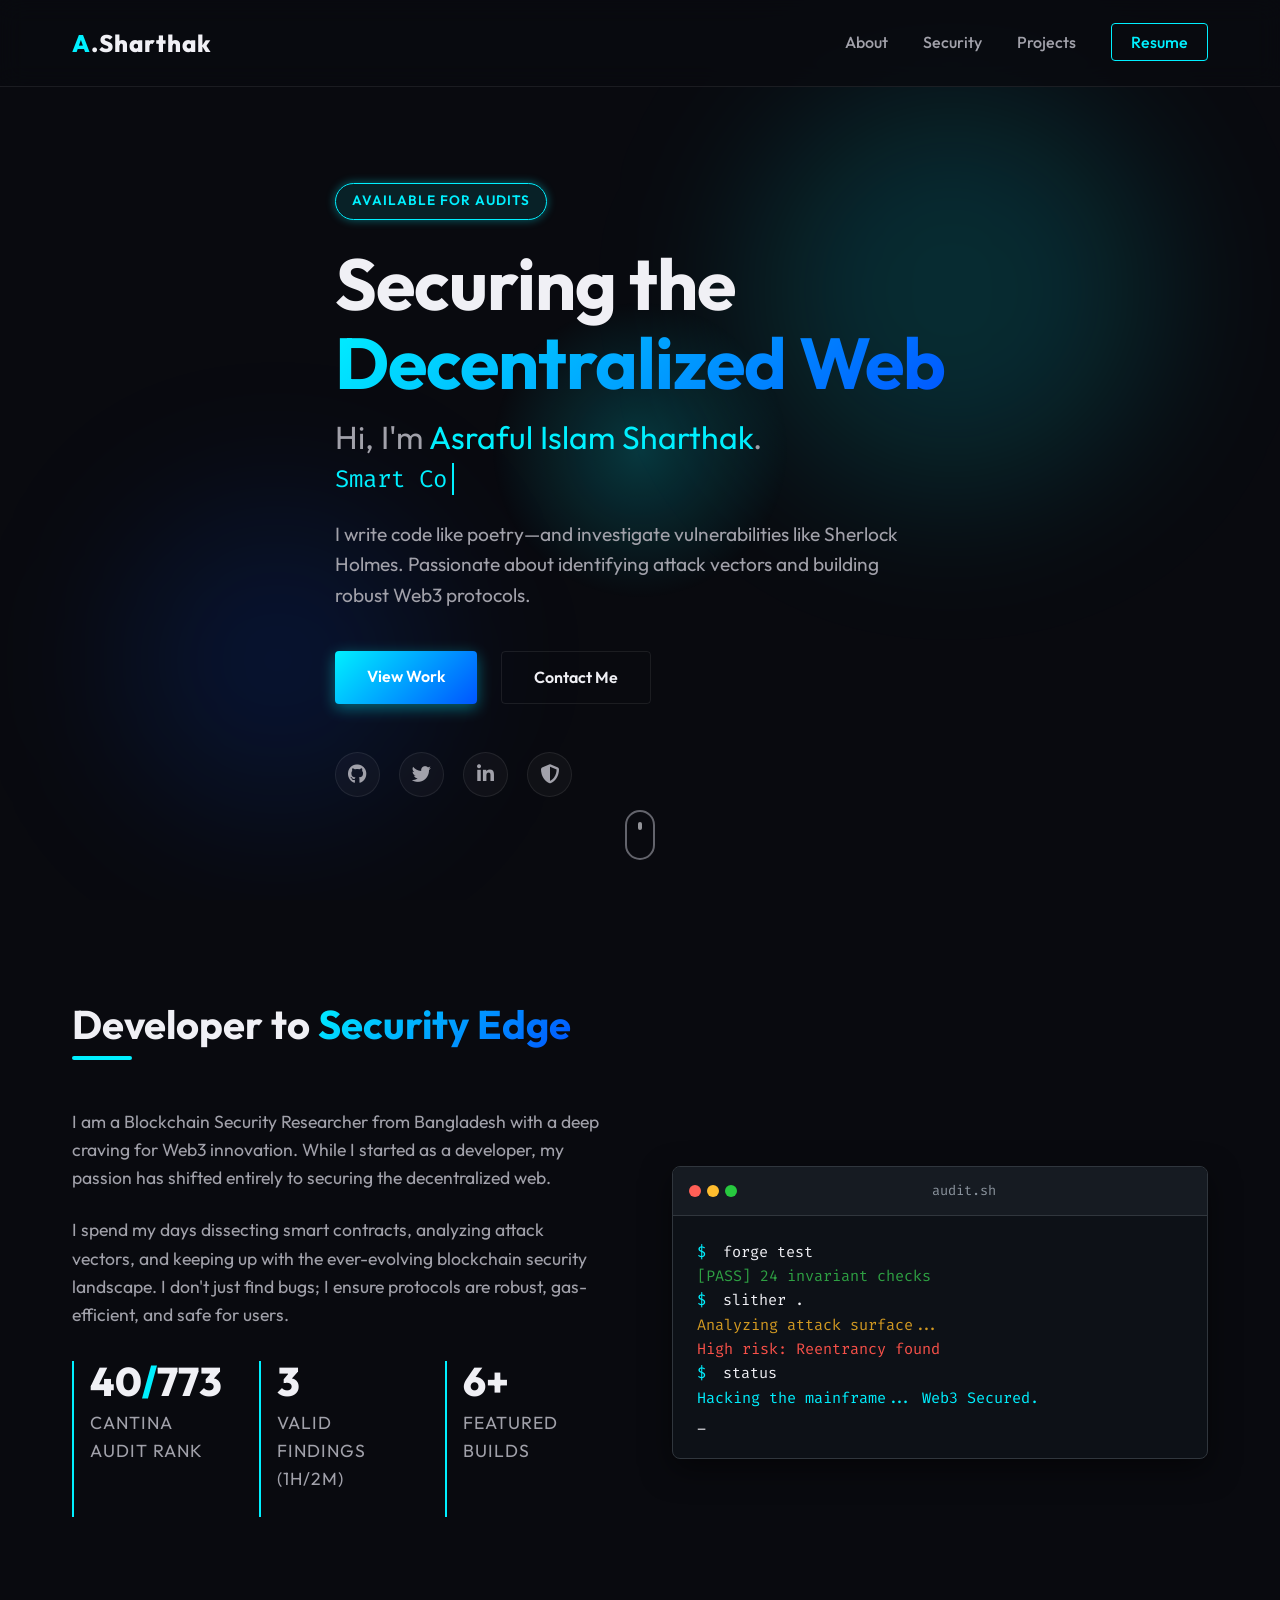
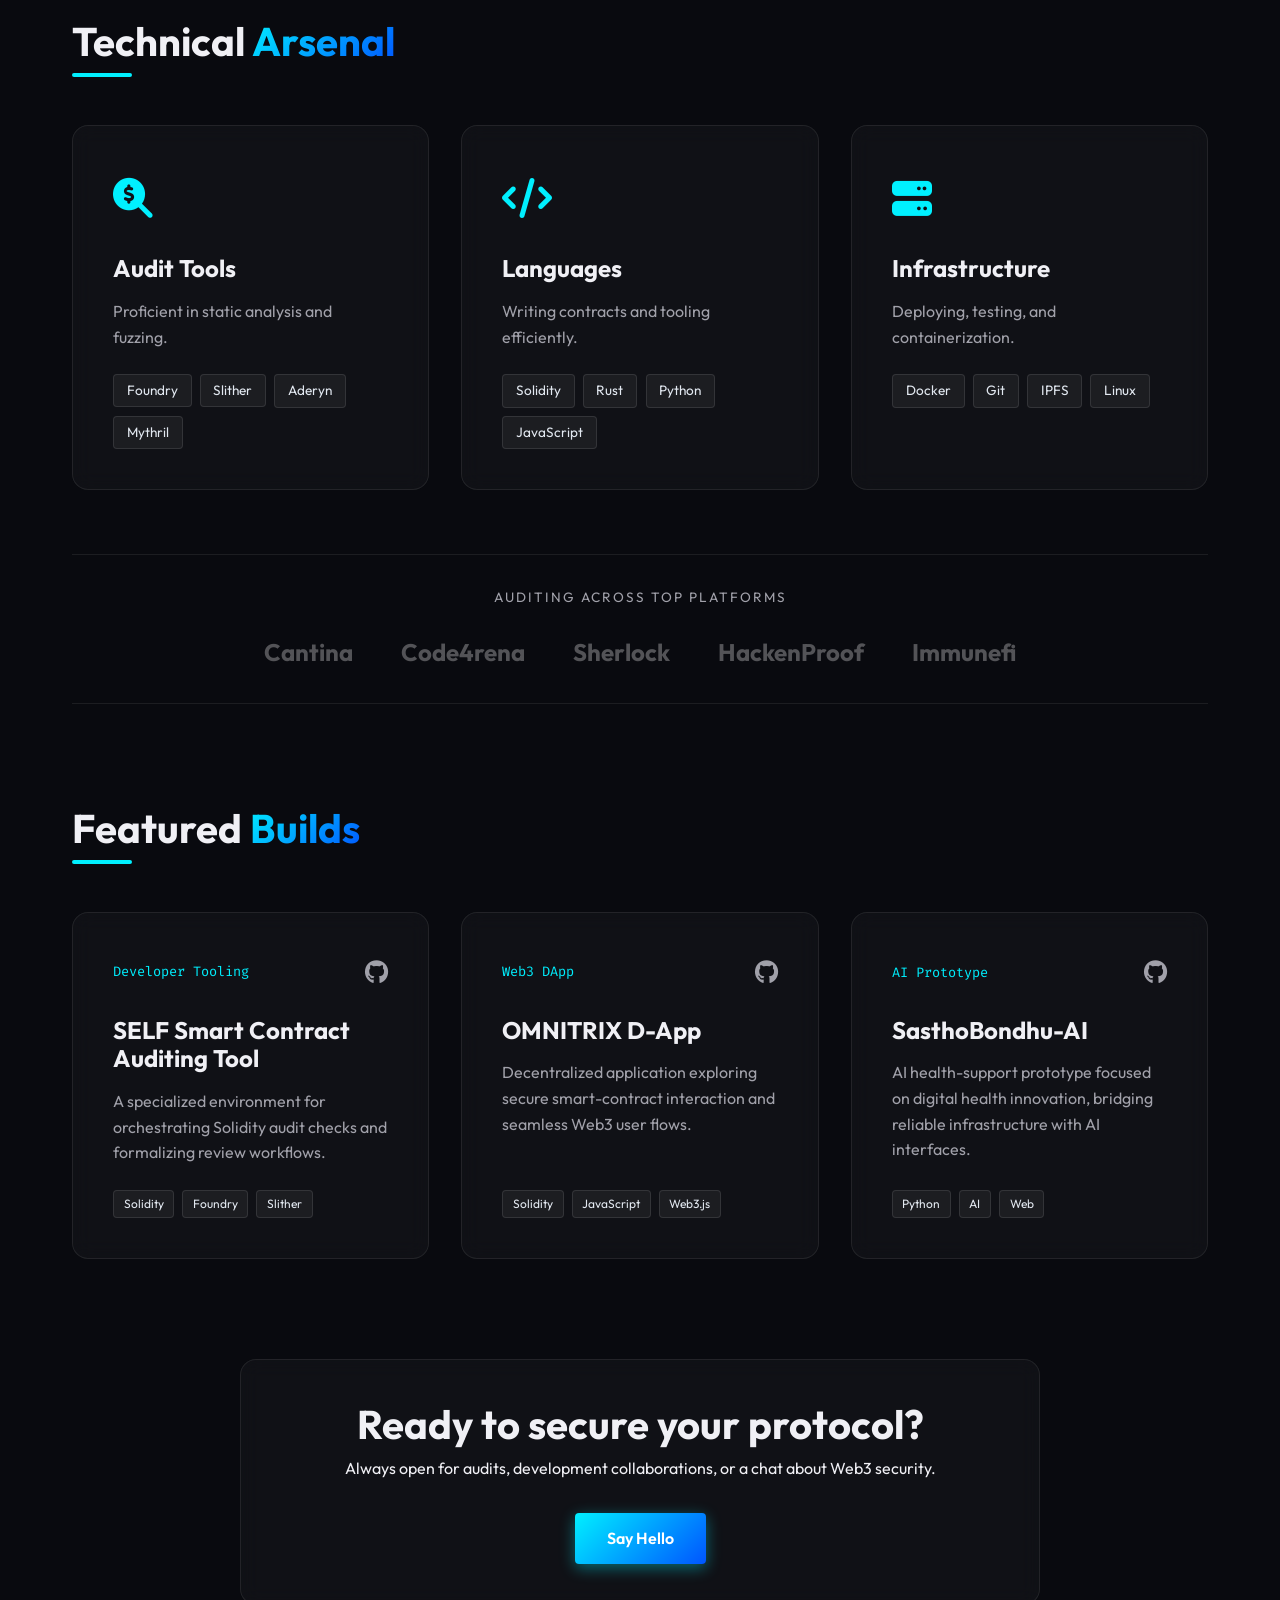
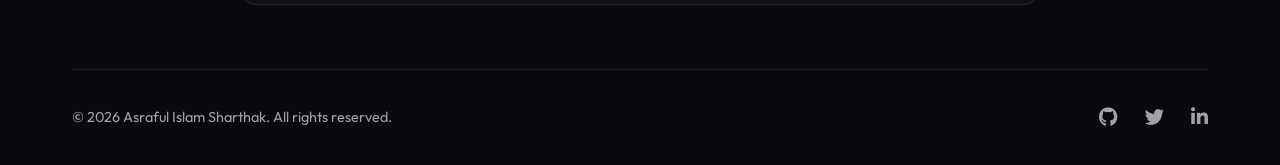
==== index.html @ 79299699 "Add files via upload" ====
<!DOCTYPE html>
<html lang="en" class="dark">
<head>
    <meta charset="UTF-8">
    <meta name="viewport" content="width=device-width, initial-scale=1.0">
    <title>Asraful Islam Sharthak | Web3 Security Researcher</title>
    
    <!-- Fonts -->
    <link rel="preconnect" href="https://fonts.googleapis.com">
    <link rel="preconnect" href="https://fonts.gstatic.com" crossorigin>
    <link href="https://fonts.googleapis.com/css2?family=Outfit:wght@300;400;500;600;700;800&family=Fira+Code:wght@400;500&display=swap" rel="stylesheet">
    
    <!-- Icons -->
    <link rel="stylesheet" href="https://cdnjs.cloudflare.com/ajax/libs/font-awesome/6.4.0/css/all.min.css">
    
    <!-- Styles -->
    <link rel="stylesheet" href="styles.css">
    <link rel="icon" href="favicon.svg" type="image/svg+xml">
</head>
<body>
    
    <!-- Custom Cursor (Optional cool effect) -->
    <div class="cursor-glow"></div>

    <!-- Navigation -->
    <nav class="navbar">
        <div class="nav-content">
            <a href="#home" class="logo">
                <span class="logo-accent">A</span>.Sharthak
            </a>
            <div class="nav-links">
                <a href="#about">About</a>
                <a href="#experience">Security</a>
                <a href="#projects">Projects</a>
                <a href="resume.html" target="_blank" class="nav-resume">Resume</a>
            </div>
            <div class="hamburger">
                <i class="fas fa-bars"></i>
            </div>
        </div>
    </nav>

    <!-- Hero Section -->
    <section id="home" class="hero">
        <div class="hero-bg">
            <div class="orb orb-1"></div>
            <div class="orb orb-2"></div>
        </div>
        <div class="container hero-content hidden">
            <div class="badge">Available for Audits</div>
            <h1 class="hero-title">
                Securing the <br/>
                <span class="text-gradient">Decentralized Web</span>
            </h1>
            <h2 class="hero-subtitle">
                Hi, I'm <span class="highlight">Asraful Islam Sharthak</span>. <br/>
                <span id="typewriter" class="typewriter"></span>
            </h2>
            <p class="hero-desc">
                I write code like poetry—and investigate vulnerabilities like Sherlock Holmes. Passionate about identifying attack vectors and building robust Web3 protocols.
            </p>
            <div class="hero-actions">
                <a href="#projects" class="btn btn-primary">View Work</a>
                <a href="mailto:sharthak016@gmail.com" class="btn btn-secondary">Contact Me</a>
            </div>
            
            <div class="social-links">
                <a href="https://github.com/sharthak18" target="_blank"><i class="fab fa-github"></i></a>
                <a href="https://x.com/sharthak18" target="_blank"><i class="fab fa-twitter"></i></a>
                <a href="https://www.linkedin.com/in/asraful-islam-sharthak-09a121227/" target="_blank"><i class="fab fa-linkedin-in"></i></a>
                <a href="https://cantina.xyz/u/sharthak18" target="_blank"><i class="fas fa-shield-alt"></i></a>
            </div>
        </div>
        <div class="scroll-indicator">
            <div class="mouse"></div>
        </div>
    </section>

    <!-- About Section -->
    <section id="about" class="about-section pt-100">
        <div class="container">
            <div class="section-header hidden">
                <h2 class="section-title">Developer to <span class="text-gradient">Security Edge</span></h2>
                <div class="line"></div>
            </div>
            <div class="about-grid">
                <div class="about-text hidden">
                    <p>I am a Blockchain Security Researcher from Bangladesh with a deep craving for Web3 innovation. While I started as a developer, my passion has shifted entirely to securing the decentralized web.</p>
                    <p>I spend my days dissecting smart contracts, analyzing attack vectors, and keeping up with the ever-evolving blockchain security landscape. I don't just find bugs; I ensure protocols are robust, gas-efficient, and safe for users.</p>
                    
                    <div class="stats-container mt-4">
                        <div class="stat-box">
                            <h3 class="stat-number">40<span class="text-accent">/</span>773</h3>
                            <p class="stat-label">Cantina Audit Rank</p>
                        </div>
                        <div class="stat-box">
                            <h3 class="stat-number">3</h3>
                            <p class="stat-label">Valid Findings (1H/2M)</p>
                        </div>
                        <div class="stat-box">
                            <h3 class="stat-number">6+</h3>
                            <p class="stat-label">Featured Builds</p>
                        </div>
                    </div>
                </div>
                <div class="terminal hidden">
                    <div class="terminal-header">
                        <div class="dots">
                            <span></span><span></span><span></span>
                        </div>
                        <div class="term-title">audit.sh</div>
                    </div>
                    <div class="terminal-body">
                        <p><span class="prompt">$</span> forge test</p>
                        <p class="output text-green">[PASS] 24 invariant checks</p>
                        <p><span class="prompt">$</span> slither .</p>
                        <p class="output text-yellow">Analyzing attack surface...</p>
                        <p class="output text-red">High risk: Reentrancy found</p>
                        <p><span class="prompt">$</span> status</p>
                        <p class="output text-accent">Hacking the mainframe... Web3 Secured.</p>
                        <span class="cursor-blink">_</span>
                    </div>
                </div>
            </div>
        </div>
    </section>

    <!-- Security & Tools Section -->
    <section id="experience" class="tools-section pt-100">
        <div class="container">
            <div class="section-header hidden">
                <h2 class="section-title">Technical <span class="text-gradient">Arsenal</span></h2>
                <div class="line"></div>
            </div>
            
            <div class="tools-grid">
                <div class="tool-card hidden glass-card">
                    <div class="card-icon"><i class="fas fa-search-dollar"></i></div>
                    <h3>Audit Tools</h3>
                    <p>Proficient in static analysis and fuzzing.</p>
                    <div class="tags">
                        <span>Foundry</span><span>Slither</span><span>Aderyn</span><span>Mythril</span>
                    </div>
                </div>
                
                <div class="tool-card hidden glass-card delay-1">
                    <div class="card-icon"><i class="fas fa-code"></i></div>
                    <h3>Languages</h3>
                    <p>Writing contracts and tooling efficiently.</p>
                    <div class="tags">
                        <span>Solidity</span><span>Rust</span><span>Python</span><span>JavaScript</span>
                    </div>
                </div>

                <div class="tool-card hidden glass-card delay-2">
                    <div class="card-icon"><i class="fas fa-server"></i></div>
                    <h3>Infrastructure</h3>
                    <p>Deploying, testing, and containerization.</p>
                    <div class="tags">
                        <span>Docker</span><span>Git</span><span>IPFS</span><span>Linux</span>
                    </div>
                </div>
            </div>

            <div class="platforms-banner hidden mt-5">
                <p>Auditing Across Top Platforms</p>
                <div class="platform-logos">
                    <span>Cantina</span>
                    <span>Code4rena</span>
                    <span>Sherlock</span>
                    <span>HackenProof</span>
                    <span>Immunefi</span>
                </div>
            </div>
        </div>
    </section>

    <!-- Projects Section -->
    <section id="projects" class="projects-section pt-100">
        <div class="container">
            <div class="section-header hidden">
                <h2 class="section-title">Featured <span class="text-gradient">Builds</span></h2>
                <div class="line"></div>
            </div>
            
            <div class="projects-grid">
                <!-- Project 1 -->
                <div class="project-card hidden glass-card hover-glow">
                    <div class="project-top">
                        <span class="project-type">Developer Tooling</span>
                        <a href="https://github.com/sharthak18/SELF-Smart-Contract-Auditing-Tool" target="_blank" class="github-link"><i class="fab fa-github"></i></a>
                    </div>
                    <h3 class="project-title">SELF Smart Contract Auditing Tool</h3>
                    <p class="project-desc">A specialized environment for orchestrating Solidity audit checks and formalizing review workflows.</p>
                    <div class="tags small">
                        <span>Solidity</span><span>Foundry</span><span>Slither</span>
                    </div>
                </div>

                <!-- Project 2 -->
                <div class="project-card hidden glass-card hover-glow delay-1">
                    <div class="project-top">
                        <span class="project-type">Web3 DApp</span>
                        <a href="https://github.com/sharthak18/OMNITRIX_D-APP" target="_blank" class="github-link"><i class="fab fa-github"></i></a>
                    </div>
                    <h3 class="project-title">OMNITRIX D-App</h3>
                    <p class="project-desc">Decentralized application exploring secure smart-contract interaction and seamless Web3 user flows.</p>
                    <div class="tags small">
                        <span>Solidity</span><span>JavaScript</span><span>Web3.js</span>
                    </div>
                </div>

                <!-- Project 3 -->
                <div class="project-card hidden glass-card hover-glow delay-2">
                    <div class="project-top">
                        <span class="project-type">AI Prototype</span>
                        <a href="https://github.com/sharthak18/SasthoBondhu-AI" target="_blank" class="github-link"><i class="fab fa-github"></i></a>
                    </div>
                    <h3 class="project-title">SasthoBondhu-AI</h3>
                    <p class="project-desc">AI health-support prototype focused on digital health innovation, bridging reliable infrastructure with AI interfaces.</p>
                    <div class="tags small">
                        <span>Python</span><span>AI</span><span>Web</span>
                    </div>
                </div>
            </div>
        </div>
    </section>

    <!-- Footer CTA -->
    <footer class="footer pt-100">
        <div class="container">
            <div class="footer-content glass-card hidden text-center">
                <h2 class="section-title">Ready to secure your protocol?</h2>
                <p>Always open for audits, development collaborations, or a chat about Web3 security.</p>
                <div class="mt-4">
                    <a href="mailto:sharthak016@gmail.com" class="btn btn-primary">Say Hello</a>
                </div>
            </div>
            
            <div class="footer-bottom">
                <p>&copy; 2026 Asraful Islam Sharthak. All rights reserved.</p>
                <div class="social-links-small">
                    <a href="https://github.com/sharthak18" target="_blank"><i class="fab fa-github"></i></a>
                    <a href="https://x.com/sharthak18" target="_blank"><i class="fab fa-twitter"></i></a>
                    <a href="https://www.linkedin.com/in/asraful-islam-sharthak-09a121227/" target="_blank"><i class="fab fa-linkedin-in"></i></a>
                </div>
            </div>
        </div>
    </footer>

    <!-- Scripts -->
    <script src="script.js"></script>
</body>
</html>
---- styles.css ----
:root {
    /* Premium Dark Theme */
    --bg-dark: #090a0f;
    --bg-darker: #050508;
    --text-main: #f0f0f5;
    --text-muted: #a1a1aa;
    
    /* Neon Accents */
    --accent: #00f0ff;
    --accent-hover: #00d0dd;
    --accent-glow: rgba(0, 240, 255, 0.4);
    
    /* Gradients */
    --gradient-primary: linear-gradient(135deg, #00f0ff 0%, #0055ff 100%);
    --gradient-glow: radial-gradient(circle, rgba(0,240,255,0.15) 0%, rgba(9,10,15,0) 70%);
    
    /* Glassmorphism */
    --glass-bg: rgba(255, 255, 255, 0.03);
    --glass-border: rgba(255, 255, 255, 0.08);
    
    /* Fonts */
    --font-main: 'Outfit', sans-serif;
    --font-mono: 'Fira Code', monospace;
    
    /* Transitions */
    --transition: all 0.3s cubic-bezier(0.25, 0.8, 0.25, 1);
}

* {
    margin: 0;
    padding: 0;
    box-sizing: border-box;
}

html {
    scroll-behavior: smooth;
    background-color: var(--bg-dark);
    color: var(--text-main);
    font-family: var(--font-main);
    overflow-x: hidden;
}

body {
    overflow-x: hidden;
    position: relative;
    line-height: 1.6;
}

.container {
    max-width: 1200px;
    margin: 0 auto;
    padding: 0 2rem;
}

/* Custom Selection */
::selection {
    background-color: var(--accent);
    color: #000;
}

/* Typography */
h1, h2, h3, h4, h5, h6 {
    font-weight: 700;
    line-height: 1.2;
}

.text-gradient {
    background: var(--gradient-primary);
    -webkit-background-clip: text;
    -webkit-text-fill-color: transparent;
    background-clip: text;
}

.highlight {
    color: var(--accent);
}

.pt-100 {
    padding-top: 100px;
}

.mt-4 { margin-top: 2rem; }
.mt-5 { margin-top: 3rem; }
.text-center { text-align: center; }

/* Custom Cursor */
.cursor-glow {
    width: 300px;
    height: 300px;
    background: radial-gradient(circle, var(--accent-glow) 0%, transparent 70%);
    border-radius: 50%;
    position: fixed;
    top: 50%;
    left: 50%;
    transform: translate(-50%, -50%);
    pointer-events: none;
    z-index: 0;
    opacity: 0.5;
    transition: width 0.3s, height 0.3s;
}

/* Navbar */
.navbar {
    position: fixed;
    top: 0;
    left: 0;
    width: 100%;
    padding: 1.5rem 0;
    z-index: 100;
    background: rgba(9, 10, 15, 0.8);
    backdrop-filter: blur(12px);
    border-bottom: 1px solid var(--glass-border);
    transition: var(--transition);
}

.nav-content {
    max-width: 1200px;
    margin: 0 auto;
    padding: 0 2rem;
    display: flex;
    justify-content: space-between;
    align-items: center;
}

.logo {
    font-size: 1.5rem;
    font-weight: 800;
    text-decoration: none;
    color: var(--text-main);
    letter-spacing: 1px;
}

.logo-accent {
    color: var(--accent);
}

.nav-links a {
    color: var(--text-muted);
    text-decoration: none;
    margin-left: 2rem;
    font-weight: 500;
    transition: var(--transition);
    position: relative;
}

.nav-links a:hover {
    color: var(--text-main);
}

.nav-links a::after {
    content: '';
    position: absolute;
    width: 0;
    height: 2px;
    bottom: -4px;
    left: 0;
    background: var(--accent);
    transition: var(--transition);
}

.nav-links a:hover::after {
    width: 100%;
}

.nav-resume {
    border: 1px solid var(--accent);
    padding: 0.5rem 1.2rem;
    border-radius: 4px;
    color: var(--accent) !important;
}

.nav-resume:hover {
    background: var(--accent-glow);
    box-shadow: 0 0 15px var(--accent-glow);
}

.nav-resume::after {
    display: none;
}

.hamburger {
    display: none;
    font-size: 1.5rem;
    cursor: pointer;
    color: var(--text-main);
}

/* Hero Section */
.hero {
    min-height: 100vh;
    display: flex;
    align-items: center;
    position: relative;
    padding-top: 80px;
    overflow: hidden;
}

.hero-bg {
    position: absolute;
    top: 0;
    left: 0;
    width: 100%;
    height: 100%;
    z-index: 0;
    pointer-events: none;
}

.orb {
    position: absolute;
    border-radius: 50%;
    filter: blur(80px);
    z-index: -1;
    animation: float 20s infinite alternate;
}

.orb-1 {
    width: 400px;
    height: 400px;
    background: rgba(0, 240, 255, 0.15);
    top: 10%;
    right: 10%;
}

.orb-2 {
    width: 300px;
    height: 300px;
    background: rgba(0, 85, 255, 0.15);
    bottom: 10%;
    left: 10%;
    animation-delay: -10s;
}

@keyframes float {
    0% { transform: translate(0, 0) scale(1); }
    50% { transform: translate(-30px, 30px) scale(1.1); }
    100% { transform: translate(30px, -30px) scale(0.9); }
}

.hero-content {
    position: relative;
    z-index: 10;
    max-width: 800px;
}

.badge {
    display: inline-block;
    padding: 0.4rem 1rem;
    background: rgba(0, 240, 255, 0.1);
    border: 1px solid var(--accent);
    color: var(--accent);
    border-radius: 50px;
    font-size: 0.85rem;
    font-weight: 600;
    margin-bottom: 1.5rem;
    letter-spacing: 1px;
    text-transform: uppercase;
    box-shadow: 0 0 10px var(--accent-glow);
}

.hero-title {
    font-size: 4.5rem;
    margin-bottom: 1rem;
    line-height: 1.1;
    letter-spacing: -1px;
}

.hero-subtitle {
    font-size: 2rem;
    color: var(--text-muted);
    font-weight: 400;
    margin-bottom: 1.5rem;
}

.typewriter {
    font-family: var(--font-mono);
    color: var(--accent);
    font-size: 1.5rem;
    border-right: 2px solid var(--accent);
    padding-right: 5px;
    animation: blink 0.7s step-end infinite;
}

@keyframes blink {
    50% { border-color: transparent; }
}

.hero-desc {
    font-size: 1.2rem;
    color: var(--text-muted);
    max-width: 600px;
    margin-bottom: 2.5rem;
}

.hero-actions {
    display: flex;
    gap: 1.5rem;
    margin-bottom: 3rem;
}

.btn {
    display: inline-block;
    padding: 0.8rem 2rem;
    border-radius: 4px;
    font-weight: 600;
    text-decoration: none;
    transition: var(--transition);
    cursor: pointer;
    font-size: 1rem;
}

.btn-primary {
    background: var(--gradient-primary);
    color: #fff;
    border: none;
    box-shadow: 0 4px 15px var(--accent-glow);
}

.btn-primary:hover {
    transform: translateY(-2px);
    box-shadow: 0 8px 25px var(--accent-glow);
}

.btn-secondary {
    background: transparent;
    color: var(--text-main);
    border: 1px solid var(--glass-border);
}

.btn-secondary:hover {
    background: var(--glass-bg);
    border-color: var(--accent);
}

.social-links a {
    display: inline-flex;
    align-items: center;
    justify-content: center;
    width: 45px;
    height: 45px;
    border-radius: 50%;
    background: var(--glass-bg);
    border: 1px solid var(--glass-border);
    color: var(--text-muted);
    margin-right: 1rem;
    font-size: 1.2rem;
    transition: var(--transition);
    text-decoration: none;
}

.social-links a:hover {
    color: var(--accent);
    border-color: var(--accent);
    transform: translateY(-3px);
    box-shadow: 0 0 15px var(--accent-glow);
}

.scroll-indicator {
    position: absolute;
    bottom: 40px;
    left: 50%;
    transform: translateX(-50%);
    opacity: 0.6;
    z-index: 10;
}

.mouse {
    width: 30px;
    height: 50px;
    border: 2px solid var(--text-muted);
    border-radius: 15px;
    position: relative;
}

.mouse::before {
    content: '';
    position: absolute;
    top: 10px;
    left: 50%;
    transform: translateX(-50%);
    width: 4px;
    height: 8px;
    background: var(--text-main);
    border-radius: 2px;
    animation: scroll 2s infinite;
}

@keyframes scroll {
    0% { transform: translate(-50%, 0); opacity: 1; }
    100% { transform: translate(-50%, 15px); opacity: 0; }
}

/* Sections */
.section-header {
    margin-bottom: 3rem;
}

.section-title {
    font-size: 2.5rem;
    margin-bottom: 0.5rem;
}

.line {
    width: 60px;
    height: 4px;
    background: var(--accent);
    border-radius: 2px;
}

/* Glass Card */
.glass-card {
    background: var(--glass-bg);
    backdrop-filter: blur(10px);
    border: 1px solid var(--glass-border);
    border-radius: 16px;
    padding: 2.5rem;
    transition: var(--transition);
}

/* About Section */
.about-grid {
    display: grid;
    grid-template-columns: 1fr 1fr;
    gap: 4rem;
    align-items: center;
}

.about-text p {
    color: var(--text-muted);
    font-size: 1.1rem;
    margin-bottom: 1.5rem;
}

.stats-container {
    display: grid;
    grid-template-columns: repeat(3, 1fr);
    gap: 1.5rem;
}

.stat-box {
    border-left: 2px solid var(--accent);
    padding-left: 1rem;
}

.stat-number {
    font-size: 2.5rem;
    font-weight: 800;
    line-height: 1;
    margin-bottom: 0.5rem;
}

.stat-label {
    font-size: 0.9rem;
    color: var(--text-muted);
    text-transform: uppercase;
    letter-spacing: 1px;
}

.text-accent { color: var(--accent); }

/* Terminal */
.terminal {
    background: #0d1117;
    border: 1px solid #30363d;
    border-radius: 8px;
    overflow: hidden;
    font-family: var(--font-mono);
    box-shadow: 0 10px 30px rgba(0,0,0,0.5);
}

.terminal-header {
    background: #161b22;
    padding: 0.8rem 1rem;
    display: flex;
    align-items: center;
    border-bottom: 1px solid #30363d;
}

.dots {
    display: flex;
    gap: 6px;
}

.dots span {
    width: 12px;
    height: 12px;
    border-radius: 50%;
}

.dots span:nth-child(1) { background: #ff5f56; }
.dots span:nth-child(2) { background: #ffbd2e; }
.dots span:nth-child(3) { background: #27c93f; }

.term-title {
    margin: 0 auto;
    color: #8b949e;
    font-size: 0.85rem;
}

.terminal-body {
    padding: 1.5rem;
    font-size: 0.95rem;
    line-height: 1.6;
}

.prompt { color: var(--accent); margin-right: 8px;}
.text-green { color: #2ea043; }
.text-yellow { color: #d29922; }
.text-red { color: #f85149; }

.cursor-blink {
    animation: blink 1s step-end infinite;
}

/* Tools Section */
.tools-grid {
    display: grid;
    grid-template-columns: repeat(3, 1fr);
    gap: 2rem;
}

.tool-card:hover {
    transform: translateY(-10px);
    border-color: var(--accent);
    box-shadow: 0 10px 30px var(--accent-glow);
}

.card-icon {
    font-size: 2.5rem;
    color: var(--accent);
    margin-bottom: 1.5rem;
}

.tool-card h3 {
    font-size: 1.5rem;
    margin-bottom: 1rem;
}

.tool-card p {
    color: var(--text-muted);
    margin-bottom: 1.5rem;
}

.tags {
    display: flex;
    flex-wrap: wrap;
    gap: 0.5rem;
}

.tags span {
    background: rgba(255,255,255,0.05);
    padding: 0.3rem 0.8rem;
    border-radius: 4px;
    font-size: 0.85rem;
    color: #e2e8f0;
    border: 1px solid rgba(255,255,255,0.1);
}

.tags.small span {
    font-size: 0.75rem;
    padding: 0.2rem 0.6rem;
}

.platforms-banner {
    margin-top: 4rem;
    text-align: center;
    border-top: 1px solid var(--glass-border);
    border-bottom: 1px solid var(--glass-border);
    padding: 2rem 0;
}

.platforms-banner p {
    color: var(--text-muted);
    text-transform: uppercase;
    letter-spacing: 2px;
    font-size: 0.85rem;
    margin-bottom: 1.5rem;
}

.platform-logos {
    display: flex;
    justify-content: center;
    gap: 3rem;
    flex-wrap: wrap;
}

.platform-logos span {
    font-size: 1.5rem;
    font-weight: 700;
    color: rgba(255,255,255,0.3);
    transition: var(--transition);
}

.platform-logos span:hover {
    color: var(--accent);
    text-shadow: 0 0 10px var(--accent-glow);
}

/* Projects Section */
.projects-grid {
    display: grid;
    grid-template-columns: repeat(3, 1fr);
    gap: 2rem;
}

.project-card {
    display: flex;
    flex-direction: column;
}

.project-top {
    display: flex;
    justify-content: space-between;
    align-items: center;
    margin-bottom: 1.5rem;
}

.project-type {
    font-family: var(--font-mono);
    color: var(--accent);
    font-size: 0.85rem;
}

.github-link {
    color: var(--text-muted);
    font-size: 1.5rem;
    transition: var(--transition);
    text-decoration: none;
}

.github-link:hover {
    color: var(--text-main);
    transform: scale(1.1);
}

.project-title {
    font-size: 1.5rem;
    margin-bottom: 1rem;
}

.project-desc {
    color: var(--text-muted);
    flex-grow: 1;
    margin-bottom: 1.5rem;
}

.hover-glow:hover {
    transform: translateY(-5px);
    border-color: rgba(0, 240, 255, 0.3);
    box-shadow: 0 10px 30px rgba(0, 0, 0, 0.5), inset 0 0 20px rgba(0, 240, 255, 0.05);
}

/* Footer */
.footer {
    padding-bottom: 2rem;
}

.footer-content {
    max-width: 800px;
    margin: 0 auto 4rem auto;
}

.footer-bottom {
    display: flex;
    justify-content: space-between;
    align-items: center;
    border-top: 1px solid var(--glass-border);
    padding-top: 2rem;
    color: var(--text-muted);
    font-size: 0.9rem;
}

.social-links-small a {
    color: var(--text-muted);
    text-decoration: none;
    margin-left: 1.5rem;
    font-size: 1.2rem;
    transition: var(--transition);
}

.social-links-small a:hover {
    color: var(--accent);
}

/* Animations */
.hidden {
    opacity: 0;
    transform: translateY(30px);
    transition: all 0.8s cubic-bezier(0.25, 0.8, 0.25, 1);
}

.show {
    opacity: 1;
    transform: translateY(0);
}

.delay-1 { transition-delay: 0.2s; }
.delay-2 { transition-delay: 0.4s; }

/* Responsive */
@media (max-width: 992px) {
    .hero-title { font-size: 3.5rem; }
    .about-grid { grid-template-columns: 1fr; gap: 3rem; }
    .tools-grid { grid-template-columns: repeat(2, 1fr); }
    .projects-grid { grid-template-columns: repeat(2, 1fr); }
}

@media (max-width: 768px) {
    .nav-links {
        position: absolute;
        top: 100%;
        left: 0;
        width: 100%;
        background: rgba(9, 10, 15, 0.95);
        flex-direction: column;
        padding: 2rem 0;
        display: none;
    }
    
    .nav-links.active {
        display: flex;
    }
    
    .nav-links a {
        margin: 1rem 0;
        text-align: center;
    }
    
    .hamburger { display: block; }
    
    .hero-title { font-size: 2.8rem; }
    .hero-subtitle { font-size: 1.5rem; }
    .stats-container { grid-template-columns: 1fr; }
    .tools-grid { grid-template-columns: 1fr; }
    .projects-grid { grid-template-columns: 1fr; }
    .footer-bottom { flex-direction: column; gap: 1.5rem; }
    .cursor-glow { display: none; }
}
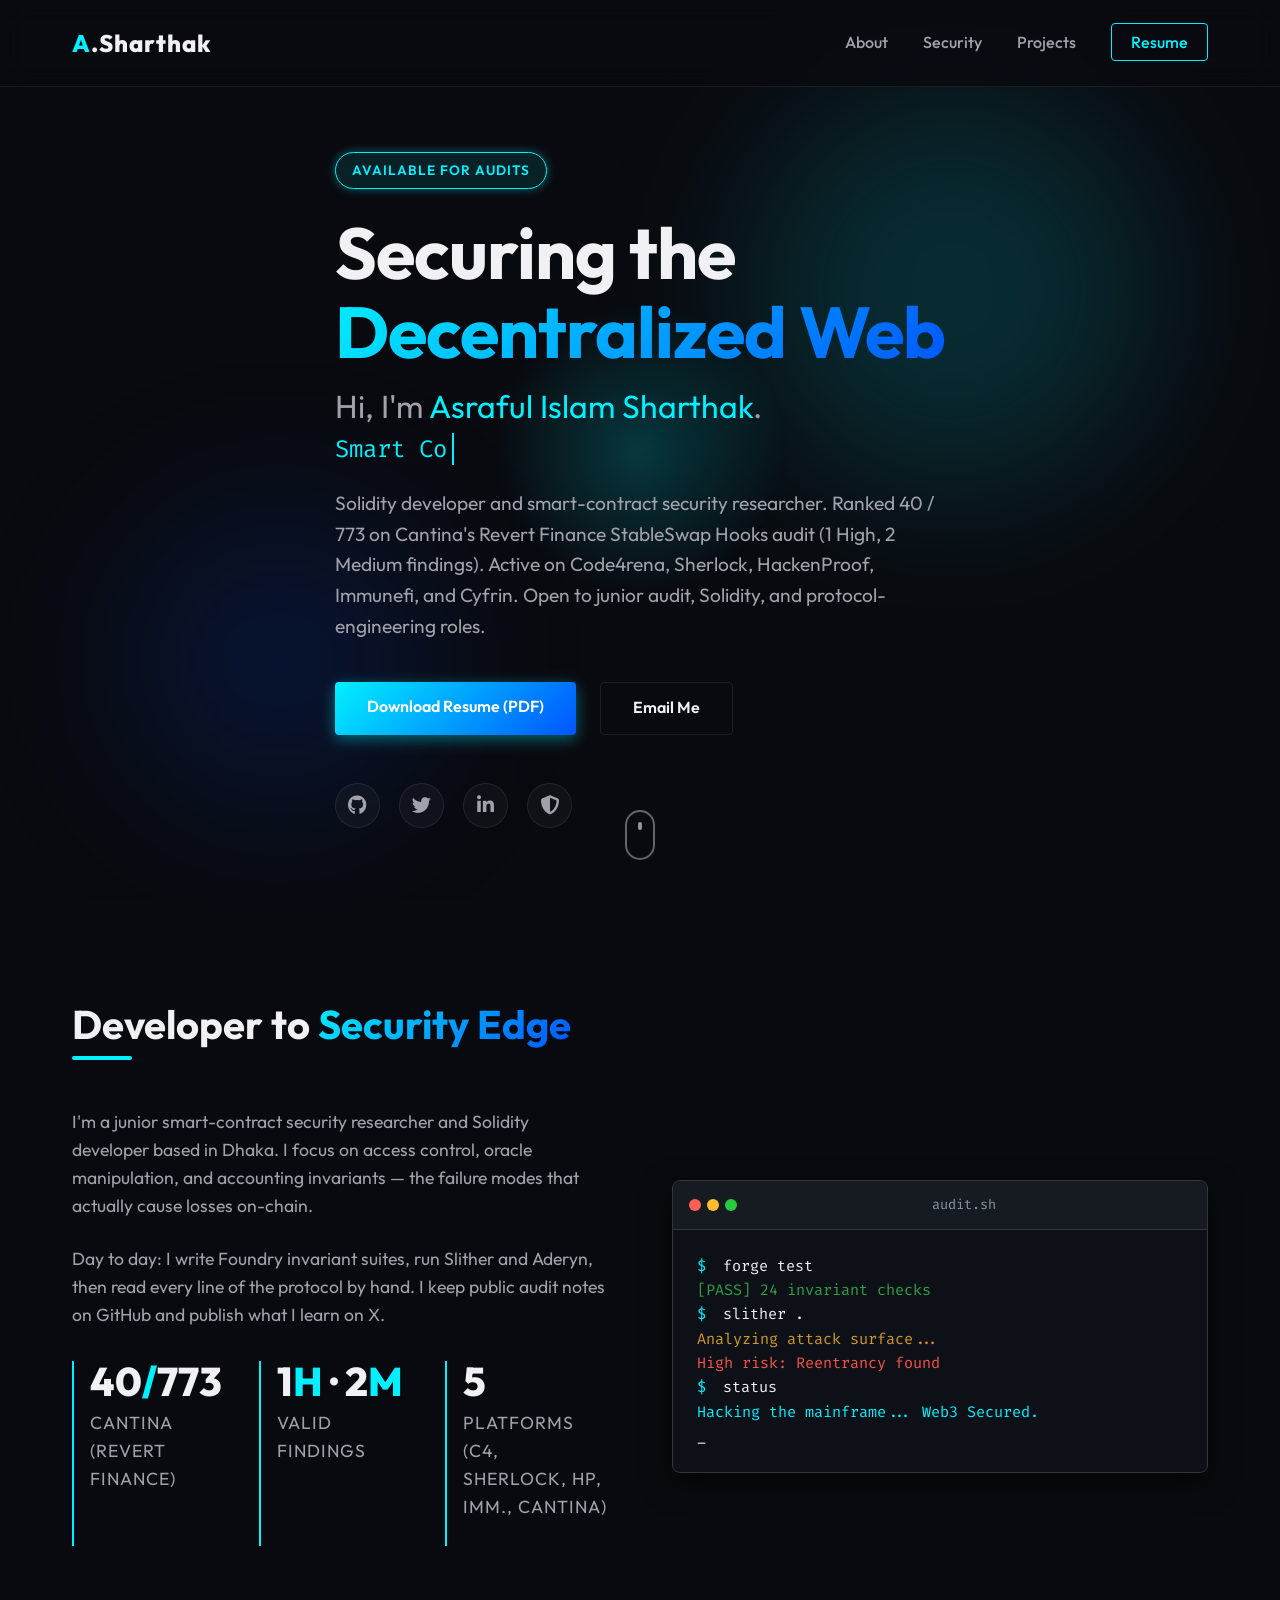
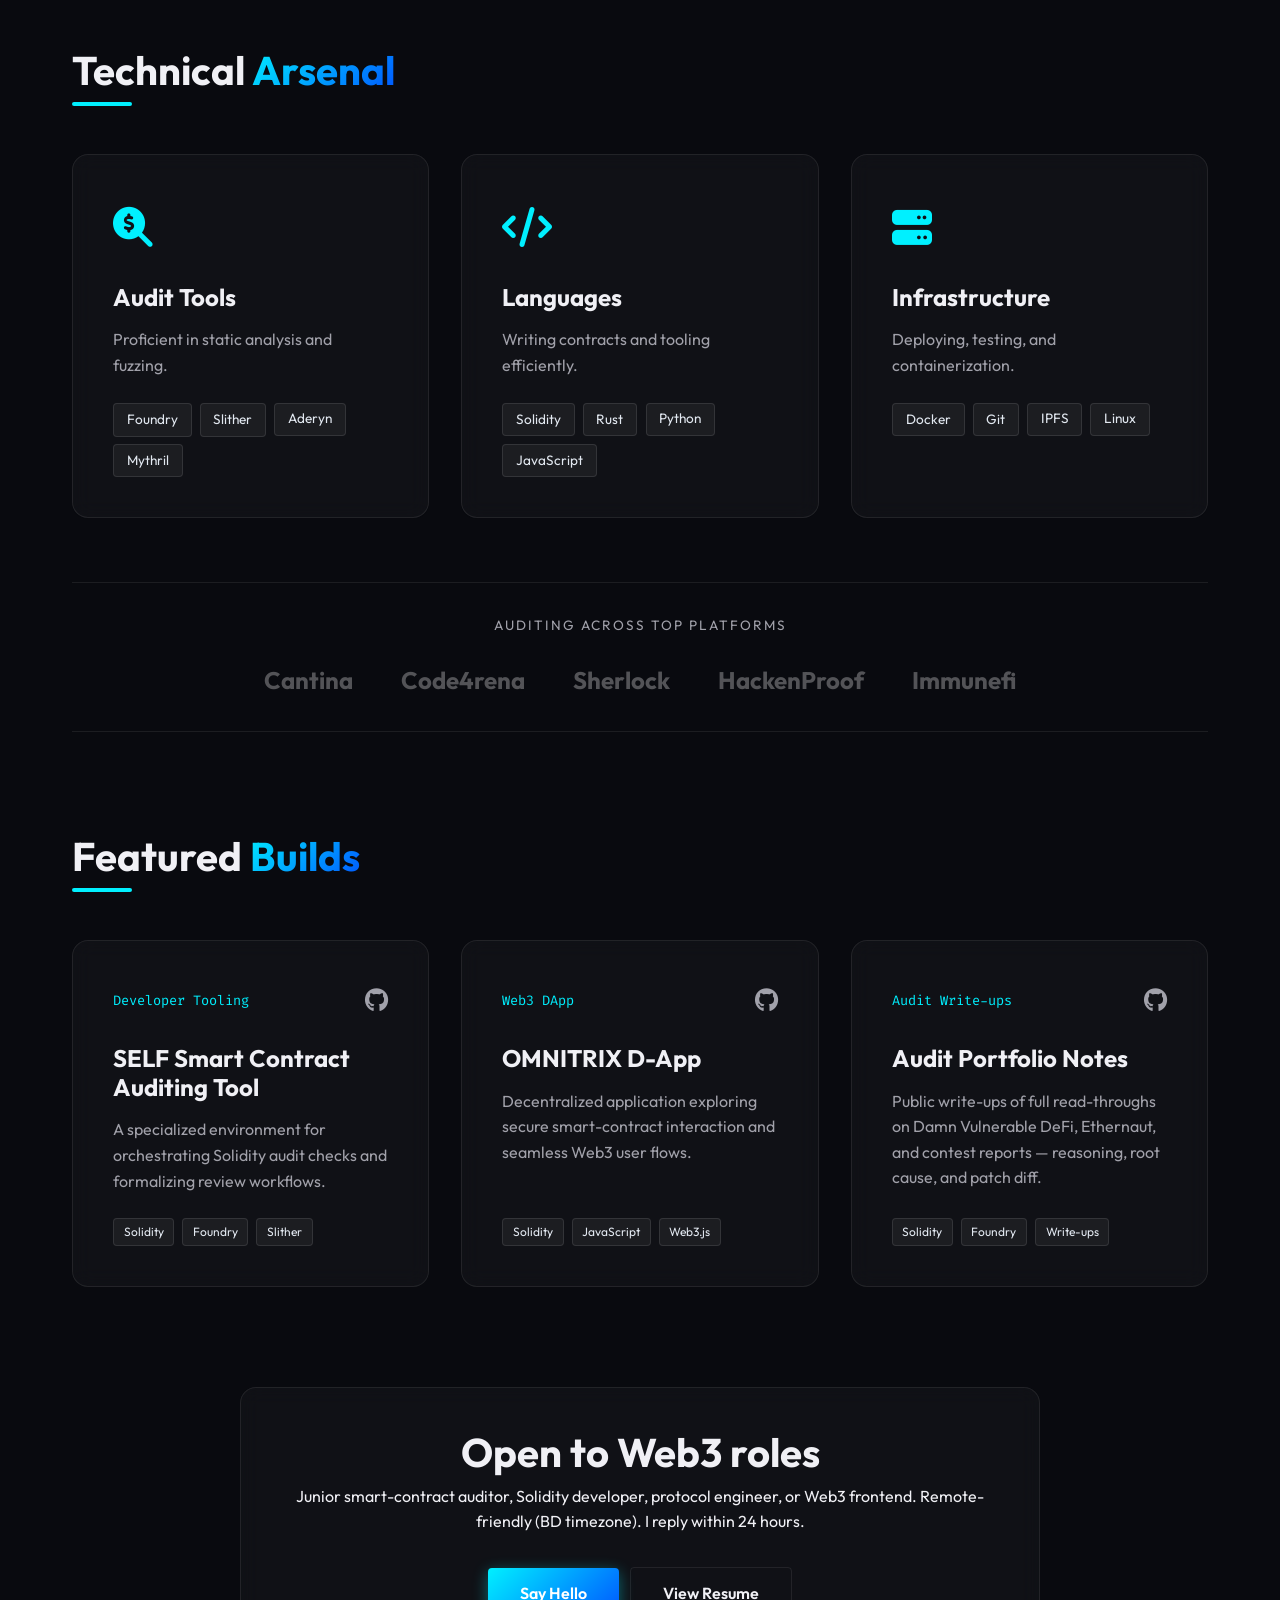
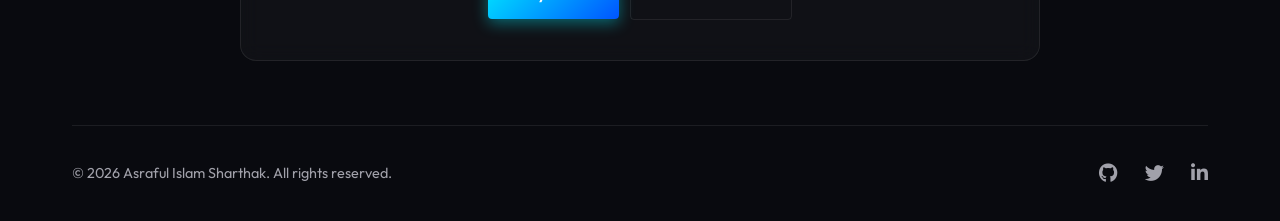
==== commit 2b27bedc: "Update index.html" ====
--- a/index.html
+++ b/index.html
@@ -57,17 +57,17 @@
                 <span id="typewriter" class="typewriter"></span>
             </h2>
             <p class="hero-desc">
-                I write code like poetry—and investigate vulnerabilities like Sherlock Holmes. Passionate about identifying attack vectors and building robust Web3 protocols.
+                Solidity developer and smart-contract security researcher. Ranked 40 / 773 on Cantina's Revert Finance StableSwap Hooks audit (1 High, 2 Medium findings). Active on Code4rena, Sherlock, HackenProof, Immunefi, and Cyfrin. Open to junior audit, Solidity, and protocol-engineering roles.
             </p>
             <div class="hero-actions">
-                <a href="#projects" class="btn btn-primary">View Work</a>
-                <a href="mailto:sharthak016@gmail.com" class="btn btn-secondary">Contact Me</a>
+                <a href="resume/asraful-islam-sharthak-resume-v2.pdf" class="btn btn-primary">Download Resume (PDF)</a>
+                <a href="mailto:sharthak016@gmail.com" class="btn btn-secondary">Email Me</a>
             </div>
             
             <div class="social-links">
                 <a href="https://github.com/sharthak18" target="_blank"><i class="fab fa-github"></i></a>
                 <a href="https://x.com/sharthak18" target="_blank"><i class="fab fa-twitter"></i></a>
-                <a href="https://www.linkedin.com/in/asraful-islam-sharthak-09a121227/" target="_blank"><i class="fab fa-linkedin-in"></i></a>
+                <a href="https://www.linkedin.com/in/sharthak18/" target="_blank"><i class="fab fa-linkedin-in"></i></a>
                 <a href="https://cantina.xyz/u/sharthak18" target="_blank"><i class="fas fa-shield-alt"></i></a>
             </div>
         </div>
@@ -85,21 +85,21 @@
             </div>
             <div class="about-grid">
                 <div class="about-text hidden">
-                    <p>I am a Blockchain Security Researcher from Bangladesh with a deep craving for Web3 innovation. While I started as a developer, my passion has shifted entirely to securing the decentralized web.</p>
-                    <p>I spend my days dissecting smart contracts, analyzing attack vectors, and keeping up with the ever-evolving blockchain security landscape. I don't just find bugs; I ensure protocols are robust, gas-efficient, and safe for users.</p>
-                    
+                    <p>I'm a junior smart-contract security researcher and Solidity developer based in Dhaka. I focus on access control, oracle manipulation, and accounting invariants — the failure modes that actually cause losses on-chain.</p>
+                    <p>Day to day: I write Foundry invariant suites, run Slither and Aderyn, then read every line of the protocol by hand. I keep public audit notes on GitHub and publish what I learn on X.</p>
+
                     <div class="stats-container mt-4">
                         <div class="stat-box">
                             <h3 class="stat-number">40<span class="text-accent">/</span>773</h3>
-                            <p class="stat-label">Cantina Audit Rank</p>
+                            <p class="stat-label">Cantina (Revert Finance)</p>
                         </div>
                         <div class="stat-box">
-                            <h3 class="stat-number">3</h3>
-                            <p class="stat-label">Valid Findings (1H/2M)</p>
+                            <h3 class="stat-number">1<span class="text-accent">H</span> · 2<span class="text-accent">M</span></h3>
+                            <p class="stat-label">Valid Findings</p>
                         </div>
                         <div class="stat-box">
-                            <h3 class="stat-number">6+</h3>
-                            <p class="stat-label">Featured Builds</p>
+                            <h3 class="stat-number">5</h3>
+                            <p class="stat-label">Platforms (C4, Sherlock, HP, Imm., Cantina)</p>
                         </div>
                     </div>
                 </div>
@@ -213,13 +213,13 @@
                 <!-- Project 3 -->
                 <div class="project-card hidden glass-card hover-glow delay-2">
                     <div class="project-top">
-                        <span class="project-type">AI Prototype</span>
-                        <a href="https://github.com/sharthak18/SasthoBondhu-AI" target="_blank" class="github-link"><i class="fab fa-github"></i></a>
-                    </div>
-                    <h3 class="project-title">SasthoBondhu-AI</h3>
-                    <p class="project-desc">AI health-support prototype focused on digital health innovation, bridging reliable infrastructure with AI interfaces.</p>
+                        <span class="project-type">Audit Write-ups</span>
+                        <a href="https://github.com/sharthak18/My-Audit-Portfolio-" target="_blank" class="github-link"><i class="fab fa-github"></i></a>
+                    </div>
+                    <h3 class="project-title">Audit Portfolio Notes</h3>
+                    <p class="project-desc">Public write-ups of full read-throughs on Damn Vulnerable DeFi, Ethernaut, and contest reports — reasoning, root cause, and patch diff.</p>
                     <div class="tags small">
-                        <span>Python</span><span>AI</span><span>Web</span>
+                        <span>Solidity</span><span>Foundry</span><span>Write-ups</span>
                     </div>
                 </div>
             </div>
@@ -230,10 +230,11 @@
     <footer class="footer pt-100">
         <div class="container">
             <div class="footer-content glass-card hidden text-center">
-                <h2 class="section-title">Ready to secure your protocol?</h2>
-                <p>Always open for audits, development collaborations, or a chat about Web3 security.</p>
+                <h2 class="section-title">Open to Web3 roles</h2>
+                <p>Junior smart-contract auditor, Solidity developer, protocol engineer, or Web3 frontend. Remote-friendly (BD timezone). I reply within 24 hours.</p>
                 <div class="mt-4">
                     <a href="mailto:sharthak016@gmail.com" class="btn btn-primary">Say Hello</a>
+                    <a href="resume.html" target="_blank" class="btn btn-secondary" style="margin-left:8px;">View Resume</a>
                 </div>
             </div>
             
@@ -242,7 +243,7 @@
                 <div class="social-links-small">
                     <a href="https://github.com/sharthak18" target="_blank"><i class="fab fa-github"></i></a>
                     <a href="https://x.com/sharthak18" target="_blank"><i class="fab fa-twitter"></i></a>
-                    <a href="https://www.linkedin.com/in/asraful-islam-sharthak-09a121227/" target="_blank"><i class="fab fa-linkedin-in"></i></a>
+                    <a href="https://www.linkedin.com/in/sharthak18/" target="_blank"><i class="fab fa-linkedin-in"></i></a>
                 </div>
             </div>
         </div>
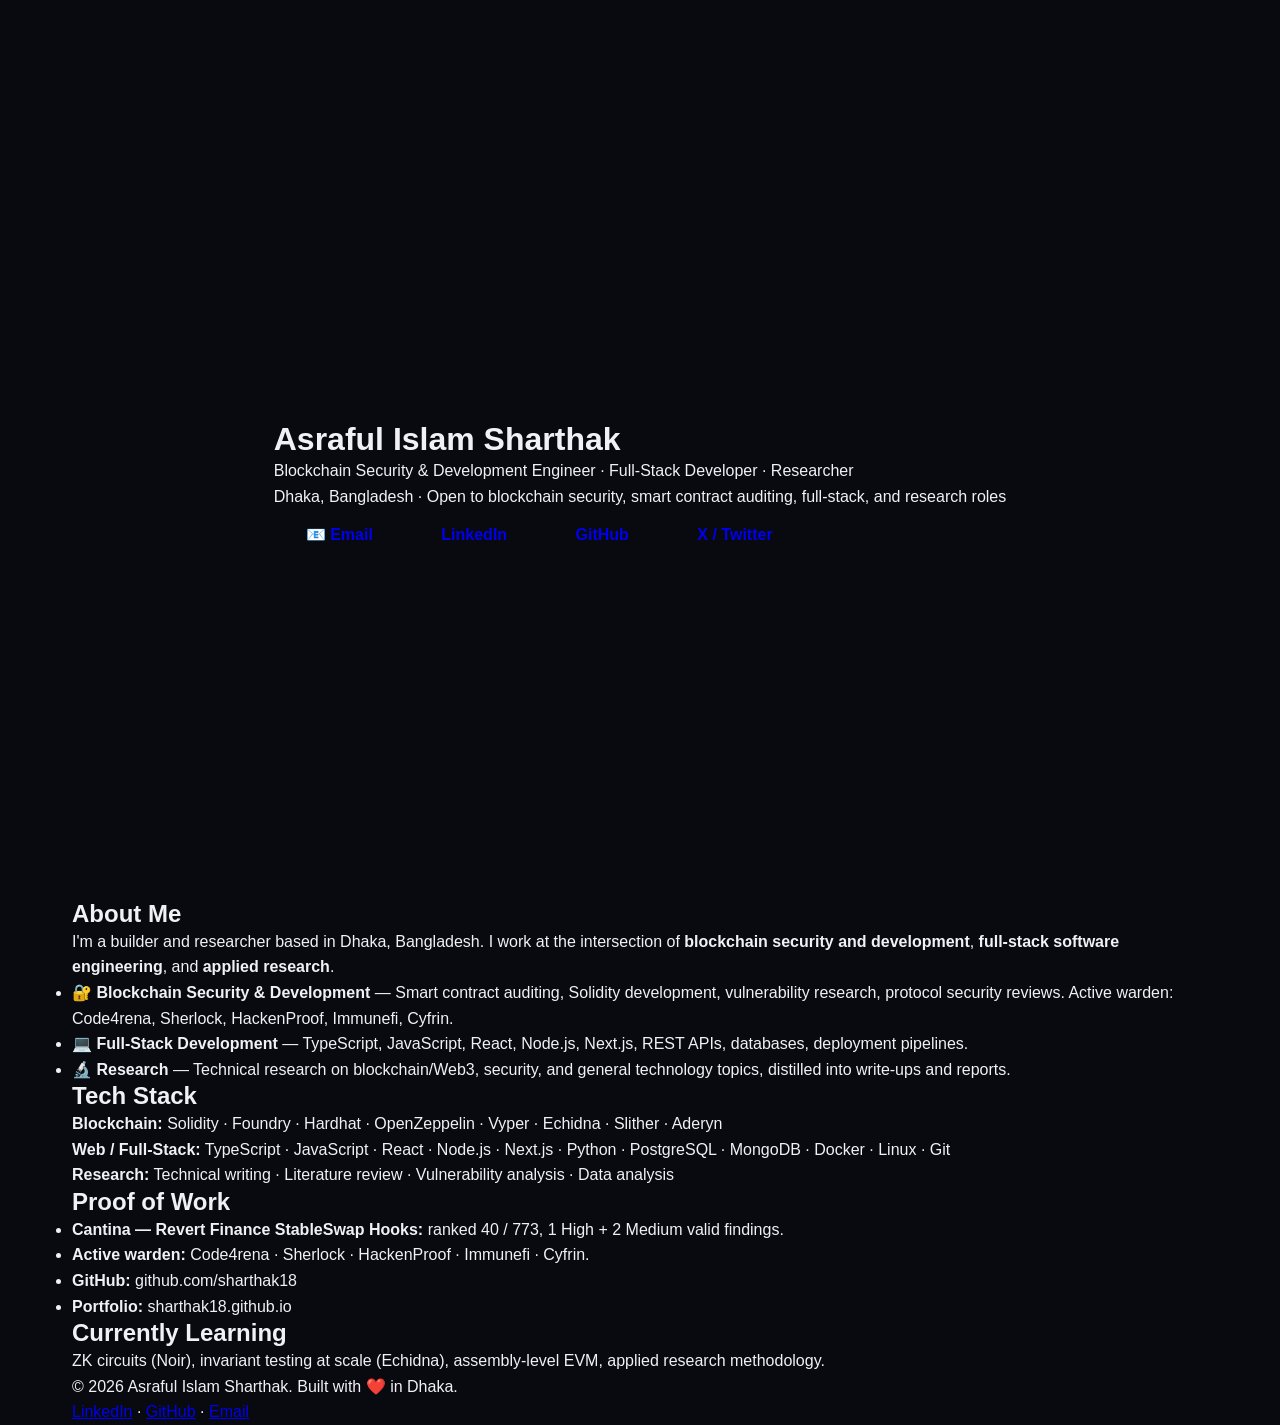
==== commit 9f8e1504: "Update index.html" ====
--- a/index.html
+++ b/index.html
@@ -1,255 +1,74 @@
 <!DOCTYPE html>
-<html lang="en" class="dark">
+<html lang="en">
 <head>
-    <meta charset="UTF-8">
-    <meta name="viewport" content="width=device-width, initial-scale=1.0">
-    <title>Asraful Islam Sharthak | Web3 Security Researcher</title>
-    
-    <!-- Fonts -->
-    <link rel="preconnect" href="https://fonts.googleapis.com">
-    <link rel="preconnect" href="https://fonts.gstatic.com" crossorigin>
-    <link href="https://fonts.googleapis.com/css2?family=Outfit:wght@300;400;500;600;700;800&family=Fira+Code:wght@400;500&display=swap" rel="stylesheet">
-    
-    <!-- Icons -->
-    <link rel="stylesheet" href="https://cdnjs.cloudflare.com/ajax/libs/font-awesome/6.4.0/css/all.min.css">
-    
-    <!-- Styles -->
-    <link rel="stylesheet" href="styles.css">
-    <link rel="icon" href="favicon.svg" type="image/svg+xml">
+  <meta charset="UTF-8" />
+  <meta name="viewport" content="width=device-width, initial-scale=1.0"/>
+  <title>Asraful Islam Sharthak | Blockchain Security & Full-Stack Developer</title>
+  <link rel="stylesheet" href="styles.css" />
 </head>
 <body>
-    
-    <!-- Custom Cursor (Optional cool effect) -->
-    <div class="cursor-glow"></div>
+  <header class="hero">
+    <div class="container">
+      <h1>Asraful Islam Sharthak</h1>
+      <p class="tagline">Blockchain Security &amp; Development Engineer · Full-Stack Developer · Researcher</p>
+      <p class="location">Dhaka, Bangladesh · Open to blockchain security, smart contract auditing, full-stack, and research roles</p>
 
-    <!-- Navigation -->
-    <nav class="navbar">
-        <div class="nav-content">
-            <a href="#home" class="logo">
-                <span class="logo-accent">A</span>.Sharthak
-            </a>
-            <div class="nav-links">
-                <a href="#about">About</a>
-                <a href="#experience">Security</a>
-                <a href="#projects">Projects</a>
-                <a href="resume.html" target="_blank" class="nav-resume">Resume</a>
-            </div>
-            <div class="hamburger">
-                <i class="fas fa-bars"></i>
-            </div>
-        </div>
-    </nav>
+      <div class="links">
+        <a href="mailto:sharthak016@gmail.com" class="btn">📧 Email</a>
+        <a href="https://www.linkedin.com/in/sharthak18/" class="btn" target="_blank">LinkedIn</a>
+        <a href="https://github.com/sharthak18" class="btn" target="_blank">GitHub</a>
+        <a href="https://x.com/sharthak18" class="btn" target="_blank">X / Twitter</a>
+      </div>
+    </div>
+  </header>
 
-    <!-- Hero Section -->
-    <section id="home" class="hero">
-        <div class="hero-bg">
-            <div class="orb orb-1"></div>
-            <div class="orb orb-2"></div>
-        </div>
-        <div class="container hero-content hidden">
-            <div class="badge">Available for Audits</div>
-            <h1 class="hero-title">
-                Securing the <br/>
-                <span class="text-gradient">Decentralized Web</span>
-            </h1>
-            <h2 class="hero-subtitle">
-                Hi, I'm <span class="highlight">Asraful Islam Sharthak</span>. <br/>
-                <span id="typewriter" class="typewriter"></span>
-            </h2>
-            <p class="hero-desc">
-                Solidity developer and smart-contract security researcher. Ranked 40 / 773 on Cantina's Revert Finance StableSwap Hooks audit (1 High, 2 Medium findings). Active on Code4rena, Sherlock, HackenProof, Immunefi, and Cyfrin. Open to junior audit, Solidity, and protocol-engineering roles.
-            </p>
-            <div class="hero-actions">
-                <a href="resume/asraful-islam-sharthak-resume-v2.pdf" class="btn btn-primary">Download Resume (PDF)</a>
-                <a href="mailto:sharthak016@gmail.com" class="btn btn-secondary">Email Me</a>
-            </div>
-            
-            <div class="social-links">
-                <a href="https://github.com/sharthak18" target="_blank"><i class="fab fa-github"></i></a>
-                <a href="https://x.com/sharthak18" target="_blank"><i class="fab fa-twitter"></i></a>
-                <a href="https://www.linkedin.com/in/sharthak18/" target="_blank"><i class="fab fa-linkedin-in"></i></a>
-                <a href="https://cantina.xyz/u/sharthak18" target="_blank"><i class="fas fa-shield-alt"></i></a>
-            </div>
-        </div>
-        <div class="scroll-indicator">
-            <div class="mouse"></div>
-        </div>
-    </section>
+  <section class="about container">
+    <h2>About Me</h2>
+    <p>
+      I'm a builder and researcher based in Dhaka, Bangladesh. I work at the intersection of
+      <strong>blockchain security and development</strong>, <strong>full-stack software engineering</strong>,
+      and <strong>applied research</strong>.
+    </p>
+    <ul class="feature-list">
+      <li><strong>🔐 Blockchain Security & Development</strong> — Smart contract auditing, Solidity development, vulnerability research, protocol security reviews. Active warden: Code4rena, Sherlock, HackenProof, Immunefi, Cyfrin.</li>
+      <li><strong>💻 Full-Stack Development</strong> — TypeScript, JavaScript, React, Node.js, Next.js, REST APIs, databases, deployment pipelines.</li>
+      <li><strong>🔬 Research</strong> — Technical research on blockchain/Web3, security, and general technology topics, distilled into write-ups and reports.</li>
+    </ul>
+  </section>
 
-    <!-- About Section -->
-    <section id="about" class="about-section pt-100">
-        <div class="container">
-            <div class="section-header hidden">
-                <h2 class="section-title">Developer to <span class="text-gradient">Security Edge</span></h2>
-                <div class="line"></div>
-            </div>
-            <div class="about-grid">
-                <div class="about-text hidden">
-                    <p>I'm a junior smart-contract security researcher and Solidity developer based in Dhaka. I focus on access control, oracle manipulation, and accounting invariants — the failure modes that actually cause losses on-chain.</p>
-                    <p>Day to day: I write Foundry invariant suites, run Slither and Aderyn, then read every line of the protocol by hand. I keep public audit notes on GitHub and publish what I learn on X.</p>
+  <section class="stack container">
+    <h2>Tech Stack</h2>
+    <div class="stack-grid">
+      <div class="stack-card"><strong>Blockchain:</strong> Solidity · Foundry · Hardhat · OpenZeppelin · Vyper · Echidna · Slither · Aderyn</div>
+      <div class="stack-card"><strong>Web / Full-Stack:</strong> TypeScript · JavaScript · React · Node.js · Next.js · Python · PostgreSQL · MongoDB · Docker · Linux · Git</div>
+      <div class="stack-card"><strong>Research:</strong> Technical writing · Literature review · Vulnerability analysis · Data analysis</div>
+    </div>
+  </section>
 
-                    <div class="stats-container mt-4">
-                        <div class="stat-box">
-                            <h3 class="stat-number">40<span class="text-accent">/</span>773</h3>
-                            <p class="stat-label">Cantina (Revert Finance)</p>
-                        </div>
-                        <div class="stat-box">
-                            <h3 class="stat-number">1<span class="text-accent">H</span> · 2<span class="text-accent">M</span></h3>
-                            <p class="stat-label">Valid Findings</p>
-                        </div>
-                        <div class="stat-box">
-                            <h3 class="stat-number">5</h3>
-                            <p class="stat-label">Platforms (C4, Sherlock, HP, Imm., Cantina)</p>
-                        </div>
-                    </div>
-                </div>
-                <div class="terminal hidden">
-                    <div class="terminal-header">
-                        <div class="dots">
-                            <span></span><span></span><span></span>
-                        </div>
-                        <div class="term-title">audit.sh</div>
-                    </div>
-                    <div class="terminal-body">
-                        <p><span class="prompt">$</span> forge test</p>
-                        <p class="output text-green">[PASS] 24 invariant checks</p>
-                        <p><span class="prompt">$</span> slither .</p>
-                        <p class="output text-yellow">Analyzing attack surface...</p>
-                        <p class="output text-red">High risk: Reentrancy found</p>
-                        <p><span class="prompt">$</span> status</p>
-                        <p class="output text-accent">Hacking the mainframe... Web3 Secured.</p>
-                        <span class="cursor-blink">_</span>
-                    </div>
-                </div>
-            </div>
-        </div>
-    </section>
+  <section class="proof container">
+    <h2>Proof of Work</h2>
+    <ul>
+      <li><strong>Cantina — Revert Finance StableSwap Hooks:</strong> ranked 40 / 773, 1 High + 2 Medium valid findings.</li>
+      <li><strong>Active warden:</strong> Code4rena · Sherlock · HackenProof · Immunefi · Cyfrin.</li>
+      <li><strong>GitHub:</strong> github.com/sharthak18</li>
+      <li><strong>Portfolio:</strong> sharthak18.github.io</li>
+    </ul>
+  </section>
 
-    <!-- Security & Tools Section -->
-    <section id="experience" class="tools-section pt-100">
-        <div class="container">
-            <div class="section-header hidden">
-                <h2 class="section-title">Technical <span class="text-gradient">Arsenal</span></h2>
-                <div class="line"></div>
-            </div>
-            
-            <div class="tools-grid">
-                <div class="tool-card hidden glass-card">
-                    <div class="card-icon"><i class="fas fa-search-dollar"></i></div>
-                    <h3>Audit Tools</h3>
-                    <p>Proficient in static analysis and fuzzing.</p>
-                    <div class="tags">
-                        <span>Foundry</span><span>Slither</span><span>Aderyn</span><span>Mythril</span>
-                    </div>
-                </div>
-                
-                <div class="tool-card hidden glass-card delay-1">
-                    <div class="card-icon"><i class="fas fa-code"></i></div>
-                    <h3>Languages</h3>
-                    <p>Writing contracts and tooling efficiently.</p>
-                    <div class="tags">
-                        <span>Solidity</span><span>Rust</span><span>Python</span><span>JavaScript</span>
-                    </div>
-                </div>
+  <section class="learning container">
+    <h2>Currently Learning</h2>
+    <p>ZK circuits (Noir), invariant testing at scale (Echidna), assembly-level EVM, applied research methodology.</p>
+  </section>
 
-                <div class="tool-card hidden glass-card delay-2">
-                    <div class="card-icon"><i class="fas fa-server"></i></div>
-                    <h3>Infrastructure</h3>
-                    <p>Deploying, testing, and containerization.</p>
-                    <div class="tags">
-                        <span>Docker</span><span>Git</span><span>IPFS</span><span>Linux</span>
-                    </div>
-                </div>
-            </div>
+  <footer class="container">
+    <p>&copy; 2026 Asraful Islam Sharthak. Built with ❤️ in Dhaka.</p>
+    <p>
+      <a href="https://www.linkedin.com/in/sharthak18/" target="_blank">LinkedIn</a> · 
+      <a href="https://github.com/sharthak18" target="_blank">GitHub</a> · 
+      <a href="mailto:sharthak016@gmail.com">Email</a>
+    </p>
+  </footer>
 
-            <div class="platforms-banner hidden mt-5">
-                <p>Auditing Across Top Platforms</p>
-                <div class="platform-logos">
-                    <span>Cantina</span>
-                    <span>Code4rena</span>
-                    <span>Sherlock</span>
-                    <span>HackenProof</span>
-                    <span>Immunefi</span>
-                </div>
-            </div>
-        </div>
-    </section>
-
-    <!-- Projects Section -->
-    <section id="projects" class="projects-section pt-100">
-        <div class="container">
-            <div class="section-header hidden">
-                <h2 class="section-title">Featured <span class="text-gradient">Builds</span></h2>
-                <div class="line"></div>
-            </div>
-            
-            <div class="projects-grid">
-                <!-- Project 1 -->
-                <div class="project-card hidden glass-card hover-glow">
-                    <div class="project-top">
-                        <span class="project-type">Developer Tooling</span>
-                        <a href="https://github.com/sharthak18/SELF-Smart-Contract-Auditing-Tool" target="_blank" class="github-link"><i class="fab fa-github"></i></a>
-                    </div>
-                    <h3 class="project-title">SELF Smart Contract Auditing Tool</h3>
-                    <p class="project-desc">A specialized environment for orchestrating Solidity audit checks and formalizing review workflows.</p>
-                    <div class="tags small">
-                        <span>Solidity</span><span>Foundry</span><span>Slither</span>
-                    </div>
-                </div>
-
-                <!-- Project 2 -->
-                <div class="project-card hidden glass-card hover-glow delay-1">
-                    <div class="project-top">
-                        <span class="project-type">Web3 DApp</span>
-                        <a href="https://github.com/sharthak18/OMNITRIX_D-APP" target="_blank" class="github-link"><i class="fab fa-github"></i></a>
-                    </div>
-                    <h3 class="project-title">OMNITRIX D-App</h3>
-                    <p class="project-desc">Decentralized application exploring secure smart-contract interaction and seamless Web3 user flows.</p>
-                    <div class="tags small">
-                        <span>Solidity</span><span>JavaScript</span><span>Web3.js</span>
-                    </div>
-                </div>
-
-                <!-- Project 3 -->
-                <div class="project-card hidden glass-card hover-glow delay-2">
-                    <div class="project-top">
-                        <span class="project-type">Audit Write-ups</span>
-                        <a href="https://github.com/sharthak18/My-Audit-Portfolio-" target="_blank" class="github-link"><i class="fab fa-github"></i></a>
-                    </div>
-                    <h3 class="project-title">Audit Portfolio Notes</h3>
-                    <p class="project-desc">Public write-ups of full read-throughs on Damn Vulnerable DeFi, Ethernaut, and contest reports — reasoning, root cause, and patch diff.</p>
-                    <div class="tags small">
-                        <span>Solidity</span><span>Foundry</span><span>Write-ups</span>
-                    </div>
-                </div>
-            </div>
-        </div>
-    </section>
-
-    <!-- Footer CTA -->
-    <footer class="footer pt-100">
-        <div class="container">
-            <div class="footer-content glass-card hidden text-center">
-                <h2 class="section-title">Open to Web3 roles</h2>
-                <p>Junior smart-contract auditor, Solidity developer, protocol engineer, or Web3 frontend. Remote-friendly (BD timezone). I reply within 24 hours.</p>
-                <div class="mt-4">
-                    <a href="mailto:sharthak016@gmail.com" class="btn btn-primary">Say Hello</a>
-                    <a href="resume.html" target="_blank" class="btn btn-secondary" style="margin-left:8px;">View Resume</a>
-                </div>
-            </div>
-            
-            <div class="footer-bottom">
-                <p>&copy; 2026 Asraful Islam Sharthak. All rights reserved.</p>
-                <div class="social-links-small">
-                    <a href="https://github.com/sharthak18" target="_blank"><i class="fab fa-github"></i></a>
-                    <a href="https://x.com/sharthak18" target="_blank"><i class="fab fa-twitter"></i></a>
-                    <a href="https://www.linkedin.com/in/sharthak18/" target="_blank"><i class="fab fa-linkedin-in"></i></a>
-                </div>
-            </div>
-        </div>
-    </footer>
-
-    <!-- Scripts -->
-    <script src="script.js"></script>
+  <script src="script.js"></script>
 </body>
 </html>
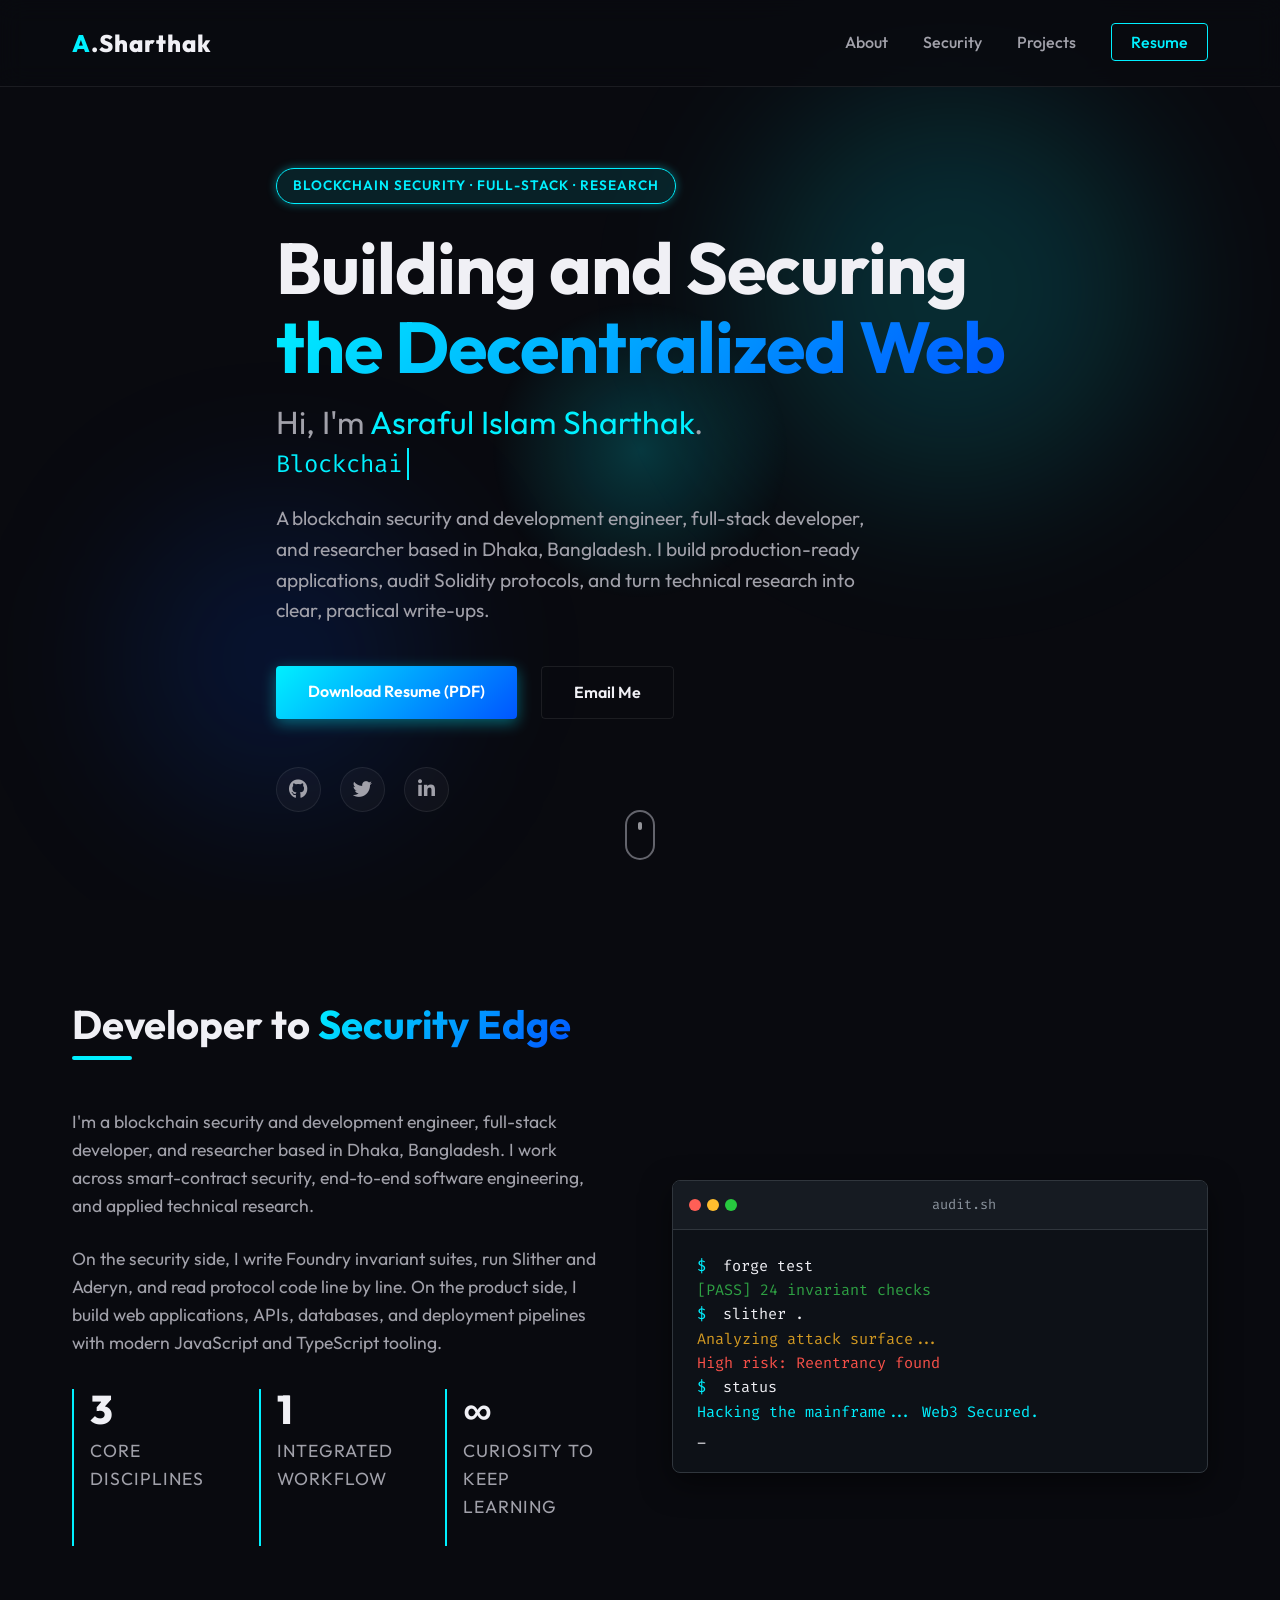
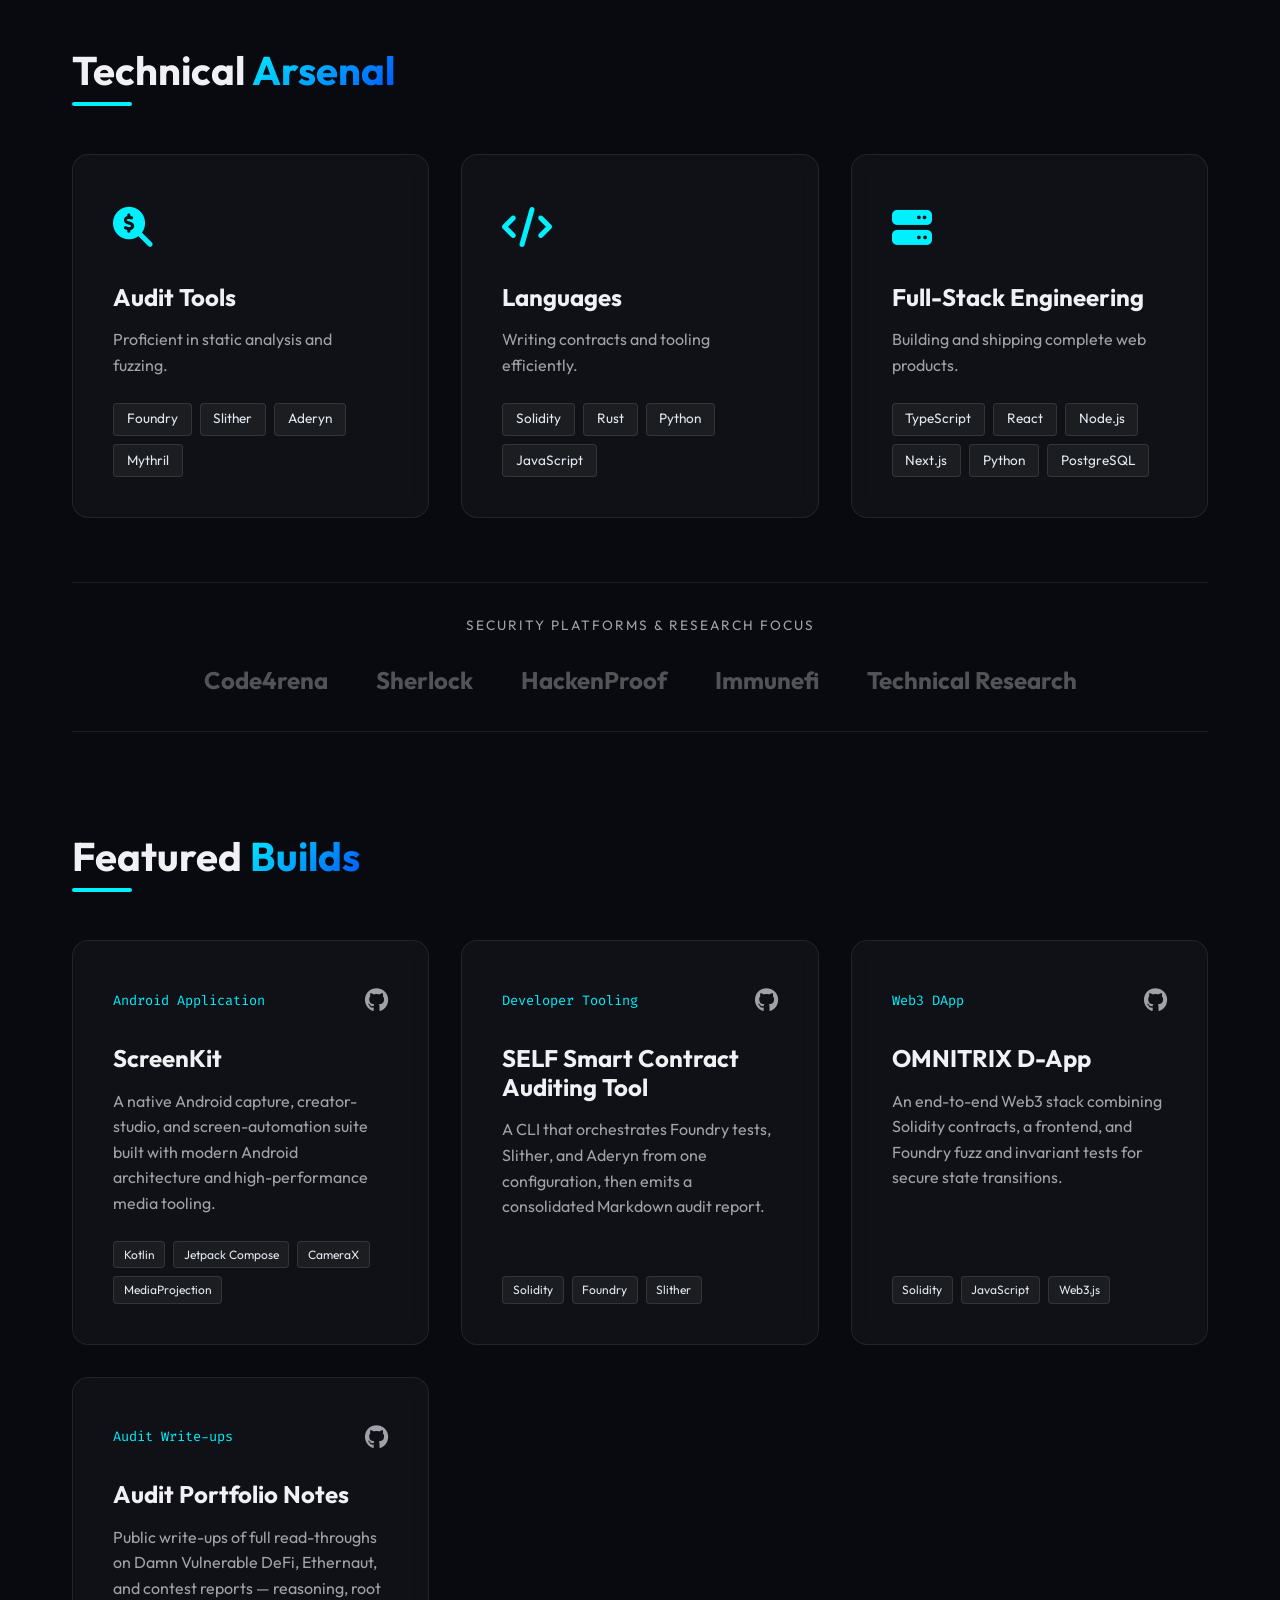
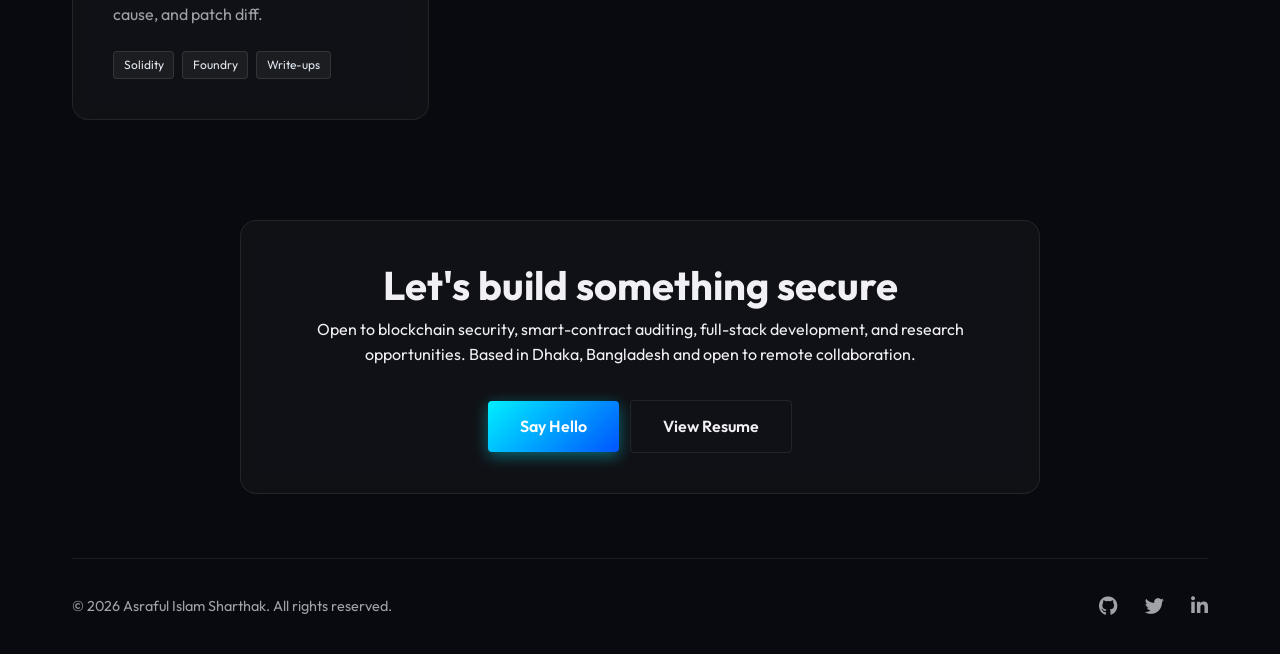
==== commit 6ff2692c: "updated" ====
--- a/index.html
+++ b/index.html
@@ -1,74 +1,268 @@
 <!DOCTYPE html>
-<html lang="en">
+<html lang="en" class="dark">
 <head>
-  <meta charset="UTF-8" />
-  <meta name="viewport" content="width=device-width, initial-scale=1.0"/>
-  <title>Asraful Islam Sharthak | Blockchain Security & Full-Stack Developer</title>
-  <link rel="stylesheet" href="styles.css" />
+    <meta charset="UTF-8">
+    <meta name="viewport" content="width=device-width, initial-scale=1.0">
+    <meta name="description" content="Asraful Islam Sharthak — blockchain security and development engineer, full-stack developer, and researcher based in Dhaka, Bangladesh.">
+    <title>Asraful Islam Sharthak | Blockchain Security &amp; Development</title>
+    
+    <!-- Fonts -->
+    <link rel="preconnect" href="https://fonts.googleapis.com">
+    <link rel="preconnect" href="https://fonts.gstatic.com" crossorigin>
+    <link href="https://fonts.googleapis.com/css2?family=Outfit:wght@300;400;500;600;700;800&family=Fira+Code:wght@400;500&display=swap" rel="stylesheet">
+    
+    <!-- Icons -->
+    <link rel="stylesheet" href="https://cdnjs.cloudflare.com/ajax/libs/font-awesome/6.4.0/css/all.min.css">
+    
+    <!-- Styles -->
+    <link rel="stylesheet" href="styles.css">
+    <link rel="icon" href="favicon.svg" type="image/svg+xml">
 </head>
 <body>
-  <header class="hero">
-    <div class="container">
-      <h1>Asraful Islam Sharthak</h1>
-      <p class="tagline">Blockchain Security &amp; Development Engineer · Full-Stack Developer · Researcher</p>
-      <p class="location">Dhaka, Bangladesh · Open to blockchain security, smart contract auditing, full-stack, and research roles</p>
-
-      <div class="links">
-        <a href="mailto:sharthak016@gmail.com" class="btn">📧 Email</a>
-        <a href="https://www.linkedin.com/in/sharthak18/" class="btn" target="_blank">LinkedIn</a>
-        <a href="https://github.com/sharthak18" class="btn" target="_blank">GitHub</a>
-        <a href="https://x.com/sharthak18" class="btn" target="_blank">X / Twitter</a>
-      </div>
-    </div>
-  </header>
-
-  <section class="about container">
-    <h2>About Me</h2>
-    <p>
-      I'm a builder and researcher based in Dhaka, Bangladesh. I work at the intersection of
-      <strong>blockchain security and development</strong>, <strong>full-stack software engineering</strong>,
-      and <strong>applied research</strong>.
-    </p>
-    <ul class="feature-list">
-      <li><strong>🔐 Blockchain Security & Development</strong> — Smart contract auditing, Solidity development, vulnerability research, protocol security reviews. Active warden: Code4rena, Sherlock, HackenProof, Immunefi, Cyfrin.</li>
-      <li><strong>💻 Full-Stack Development</strong> — TypeScript, JavaScript, React, Node.js, Next.js, REST APIs, databases, deployment pipelines.</li>
-      <li><strong>🔬 Research</strong> — Technical research on blockchain/Web3, security, and general technology topics, distilled into write-ups and reports.</li>
-    </ul>
-  </section>
-
-  <section class="stack container">
-    <h2>Tech Stack</h2>
-    <div class="stack-grid">
-      <div class="stack-card"><strong>Blockchain:</strong> Solidity · Foundry · Hardhat · OpenZeppelin · Vyper · Echidna · Slither · Aderyn</div>
-      <div class="stack-card"><strong>Web / Full-Stack:</strong> TypeScript · JavaScript · React · Node.js · Next.js · Python · PostgreSQL · MongoDB · Docker · Linux · Git</div>
-      <div class="stack-card"><strong>Research:</strong> Technical writing · Literature review · Vulnerability analysis · Data analysis</div>
-    </div>
-  </section>
-
-  <section class="proof container">
-    <h2>Proof of Work</h2>
-    <ul>
-      <li><strong>Cantina — Revert Finance StableSwap Hooks:</strong> ranked 40 / 773, 1 High + 2 Medium valid findings.</li>
-      <li><strong>Active warden:</strong> Code4rena · Sherlock · HackenProof · Immunefi · Cyfrin.</li>
-      <li><strong>GitHub:</strong> github.com/sharthak18</li>
-      <li><strong>Portfolio:</strong> sharthak18.github.io</li>
-    </ul>
-  </section>
-
-  <section class="learning container">
-    <h2>Currently Learning</h2>
-    <p>ZK circuits (Noir), invariant testing at scale (Echidna), assembly-level EVM, applied research methodology.</p>
-  </section>
-
-  <footer class="container">
-    <p>&copy; 2026 Asraful Islam Sharthak. Built with ❤️ in Dhaka.</p>
-    <p>
-      <a href="https://www.linkedin.com/in/sharthak18/" target="_blank">LinkedIn</a> · 
-      <a href="https://github.com/sharthak18" target="_blank">GitHub</a> · 
-      <a href="mailto:sharthak016@gmail.com">Email</a>
-    </p>
-  </footer>
-
-  <script src="script.js"></script>
+    
+    <!-- Custom Cursor (Optional cool effect) -->
+    <div class="cursor-glow"></div>
+
+    <!-- Navigation -->
+    <nav class="navbar">
+        <div class="nav-content">
+            <a href="#home" class="logo">
+                <span class="logo-accent">A</span>.Sharthak
+            </a>
+            <div class="nav-links">
+                <a href="#about">About</a>
+                <a href="#experience">Security</a>
+                <a href="#projects">Projects</a>
+                <a href="resume.html" target="_blank" class="nav-resume">Resume</a>
+            </div>
+            <div class="hamburger">
+                <i class="fas fa-bars"></i>
+            </div>
+        </div>
+    </nav>
+
+    <!-- Hero Section -->
+    <section id="home" class="hero">
+        <div class="hero-bg">
+            <div class="orb orb-1"></div>
+            <div class="orb orb-2"></div>
+        </div>
+        <div class="container hero-content hidden">
+            <div class="badge">Blockchain Security · Full-Stack · Research</div>
+            <h1 class="hero-title">
+                Building and Securing <br/>
+                <span class="text-gradient">the Decentralized Web</span>
+            </h1>
+            <h2 class="hero-subtitle">
+                Hi, I'm <span class="highlight">Asraful Islam Sharthak</span>. <br/>
+                <span id="typewriter" class="typewriter"></span>
+            </h2>
+            <p class="hero-desc">
+                A blockchain security and development engineer, full-stack developer, and researcher based in Dhaka, Bangladesh. I build production-ready applications, audit Solidity protocols, and turn technical research into clear, practical write-ups.
+            </p>
+            <div class="hero-actions">
+                <a href="resume/asraful-islam-sharthak-resume-v2.pdf" class="btn btn-primary">Download Resume (PDF)</a>
+                <a href="mailto:sharthak016@gmail.com" class="btn btn-secondary">Email Me</a>
+            </div>
+            
+            <div class="social-links">
+                <a href="https://github.com/sharthak18" target="_blank"><i class="fab fa-github"></i></a>
+                <a href="https://x.com/sharthak18" target="_blank"><i class="fab fa-twitter"></i></a>
+                <a href="https://www.linkedin.com/in/sharthak18/" target="_blank"><i class="fab fa-linkedin-in"></i></a>
+            </div>
+        </div>
+        <div class="scroll-indicator">
+            <div class="mouse"></div>
+        </div>
+    </section>
+
+    <!-- About Section -->
+    <section id="about" class="about-section pt-100">
+        <div class="container">
+            <div class="section-header hidden">
+                <h2 class="section-title">Developer to <span class="text-gradient">Security Edge</span></h2>
+                <div class="line"></div>
+            </div>
+            <div class="about-grid">
+                <div class="about-text hidden">
+                    <p>I'm a blockchain security and development engineer, full-stack developer, and researcher based in Dhaka, Bangladesh. I work across smart-contract security, end-to-end software engineering, and applied technical research.</p>
+                    <p>On the security side, I write Foundry invariant suites, run Slither and Aderyn, and read protocol code line by line. On the product side, I build web applications, APIs, databases, and deployment pipelines with modern JavaScript and TypeScript tooling.</p>
+
+                    <div class="stats-container mt-4">
+                        <div class="stat-box">
+                            <h3 class="stat-number">3</h3>
+                            <p class="stat-label">Core Disciplines</p>
+                        </div>
+                        <div class="stat-box">
+                            <h3 class="stat-number">1</h3>
+                            <p class="stat-label">Integrated Workflow</p>
+                        </div>
+                        <div class="stat-box">
+                            <h3 class="stat-number">∞</h3>
+                            <p class="stat-label">Curiosity to Keep Learning</p>
+                        </div>
+                    </div>
+                </div>
+                <div class="terminal hidden">
+                    <div class="terminal-header">
+                        <div class="dots">
+                            <span></span><span></span><span></span>
+                        </div>
+                        <div class="term-title">audit.sh</div>
+                    </div>
+                    <div class="terminal-body">
+                        <p><span class="prompt">$</span> forge test</p>
+                        <p class="output text-green">[PASS] 24 invariant checks</p>
+                        <p><span class="prompt">$</span> slither .</p>
+                        <p class="output text-yellow">Analyzing attack surface...</p>
+                        <p class="output text-red">High risk: Reentrancy found</p>
+                        <p><span class="prompt">$</span> status</p>
+                        <p class="output text-accent">Hacking the mainframe... Web3 Secured.</p>
+                        <span class="cursor-blink">_</span>
+                    </div>
+                </div>
+            </div>
+        </div>
+    </section>
+
+    <!-- Security & Tools Section -->
+    <section id="experience" class="tools-section pt-100">
+        <div class="container">
+            <div class="section-header hidden">
+                <h2 class="section-title">Technical <span class="text-gradient">Arsenal</span></h2>
+                <div class="line"></div>
+            </div>
+            
+            <div class="tools-grid">
+                <div class="tool-card hidden glass-card">
+                    <div class="card-icon"><i class="fas fa-search-dollar"></i></div>
+                    <h3>Audit Tools</h3>
+                    <p>Proficient in static analysis and fuzzing.</p>
+                    <div class="tags">
+                        <span>Foundry</span><span>Slither</span><span>Aderyn</span><span>Mythril</span>
+                    </div>
+                </div>
+                
+                <div class="tool-card hidden glass-card delay-1">
+                    <div class="card-icon"><i class="fas fa-code"></i></div>
+                    <h3>Languages</h3>
+                    <p>Writing contracts and tooling efficiently.</p>
+                    <div class="tags">
+                        <span>Solidity</span><span>Rust</span><span>Python</span><span>JavaScript</span>
+                    </div>
+                </div>
+
+                <div class="tool-card hidden glass-card delay-2">
+                    <div class="card-icon"><i class="fas fa-server"></i></div>
+                    <h3>Full-Stack Engineering</h3>
+                    <p>Building and shipping complete web products.</p>
+                    <div class="tags">
+                        <span>TypeScript</span><span>React</span><span>Node.js</span><span>Next.js</span><span>Python</span><span>PostgreSQL</span>
+                    </div>
+                </div>
+            </div>
+
+            <div class="platforms-banner hidden mt-5">
+                <p>Security Platforms &amp; Research Focus</p>
+                <div class="platform-logos">
+                    <span>Code4rena</span>
+                    <span>Sherlock</span>
+                    <span>HackenProof</span>
+                    <span>Immunefi</span>
+                    <span>Technical Research</span>
+                </div>
+            </div>
+        </div>
+    </section>
+
+    <!-- Projects Section -->
+    <section id="projects" class="projects-section pt-100">
+        <div class="container">
+            <div class="section-header hidden">
+                <h2 class="section-title">Featured <span class="text-gradient">Builds</span></h2>
+                <div class="line"></div>
+            </div>
+            
+            <div class="projects-grid">
+                <!-- Project 1 -->
+                <div class="project-card hidden glass-card hover-glow">
+                    <div class="project-top">
+                        <span class="project-type">Android Application</span>
+                        <a href="https://github.com/sharthak18/screenkit" target="_blank" class="github-link"><i class="fab fa-github"></i></a>
+                    </div>
+                    <h3 class="project-title">ScreenKit</h3>
+                    <p class="project-desc">A native Android capture, creator-studio, and screen-automation suite built with modern Android architecture and high-performance media tooling.</p>
+                    <div class="tags small">
+                        <span>Kotlin</span><span>Jetpack Compose</span><span>CameraX</span><span>MediaProjection</span>
+                    </div>
+                </div>
+
+                <!-- Project 2 -->
+                <div class="project-card hidden glass-card hover-glow delay-1">
+                    <div class="project-top">
+                        <span class="project-type">Developer Tooling</span>
+                        <a href="https://github.com/sharthak18/SELF-Smart-Contract-Auditing-Tool" target="_blank" class="github-link"><i class="fab fa-github"></i></a>
+                    </div>
+                    <h3 class="project-title">SELF Smart Contract Auditing Tool</h3>
+                    <p class="project-desc">A CLI that orchestrates Foundry tests, Slither, and Aderyn from one configuration, then emits a consolidated Markdown audit report.</p>
+                    <div class="tags small">
+                        <span>Solidity</span><span>Foundry</span><span>Slither</span>
+                    </div>
+                </div>
+
+                <!-- Project 3 -->
+                <div class="project-card hidden glass-card hover-glow delay-2">
+                    <div class="project-top">
+                        <span class="project-type">Web3 DApp</span>
+                        <a href="https://github.com/sharthak18/OMNITRIX_D-APP" target="_blank" class="github-link"><i class="fab fa-github"></i></a>
+                    </div>
+                    <h3 class="project-title">OMNITRIX D-App</h3>
+                    <p class="project-desc">An end-to-end Web3 stack combining Solidity contracts, a frontend, and Foundry fuzz and invariant tests for secure state transitions.</p>
+                    <div class="tags small">
+                        <span>Solidity</span><span>JavaScript</span><span>Web3.js</span>
+                    </div>
+                </div>
+
+                <!-- Project 4 -->
+                <div class="project-card hidden glass-card hover-glow delay-3">
+                    <div class="project-top">
+                        <span class="project-type">Audit Write-ups</span>
+                        <a href="https://github.com/sharthak18/My-Audit-Portfolio-" target="_blank" class="github-link"><i class="fab fa-github"></i></a>
+                    </div>
+                    <h3 class="project-title">Audit Portfolio Notes</h3>
+                    <p class="project-desc">Public write-ups of full read-throughs on Damn Vulnerable DeFi, Ethernaut, and contest reports — reasoning, root cause, and patch diff.</p>
+                    <div class="tags small">
+                        <span>Solidity</span><span>Foundry</span><span>Write-ups</span>
+                    </div>
+                </div>
+            </div>
+        </div>
+    </section>
+
+    <!-- Footer CTA -->
+    <footer class="footer pt-100">
+        <div class="container">
+            <div class="footer-content glass-card hidden text-center">
+                <h2 class="section-title">Let's build something secure</h2>
+                <p>Open to blockchain security, smart-contract auditing, full-stack development, and research opportunities. Based in Dhaka, Bangladesh and open to remote collaboration.</p>
+                <div class="mt-4">
+                    <a href="mailto:sharthak016@gmail.com" class="btn btn-primary">Say Hello</a>
+                    <a href="resume.html" target="_blank" class="btn btn-secondary" style="margin-left:8px;">View Resume</a>
+                </div>
+            </div>
+            
+            <div class="footer-bottom">
+                <p>&copy; 2026 Asraful Islam Sharthak. All rights reserved.</p>
+                <div class="social-links-small">
+                    <a href="https://github.com/sharthak18" target="_blank"><i class="fab fa-github"></i></a>
+                    <a href="https://x.com/sharthak18" target="_blank"><i class="fab fa-twitter"></i></a>
+                    <a href="https://www.linkedin.com/in/sharthak18/" target="_blank"><i class="fab fa-linkedin-in"></i></a>
+                </div>
+            </div>
+        </div>
+    </footer>
+
+    <!-- Scripts -->
+    <script src="script.js"></script>
 </body>
 </html>
--- a/styles.css
+++ b/styles.css
@@ -695,6 +695,7 @@
 
 .delay-1 { transition-delay: 0.2s; }
 .delay-2 { transition-delay: 0.4s; }
+.delay-3 { transition-delay: 0.6s; }
 
 /* Responsive */
 @media (max-width: 992px) {
